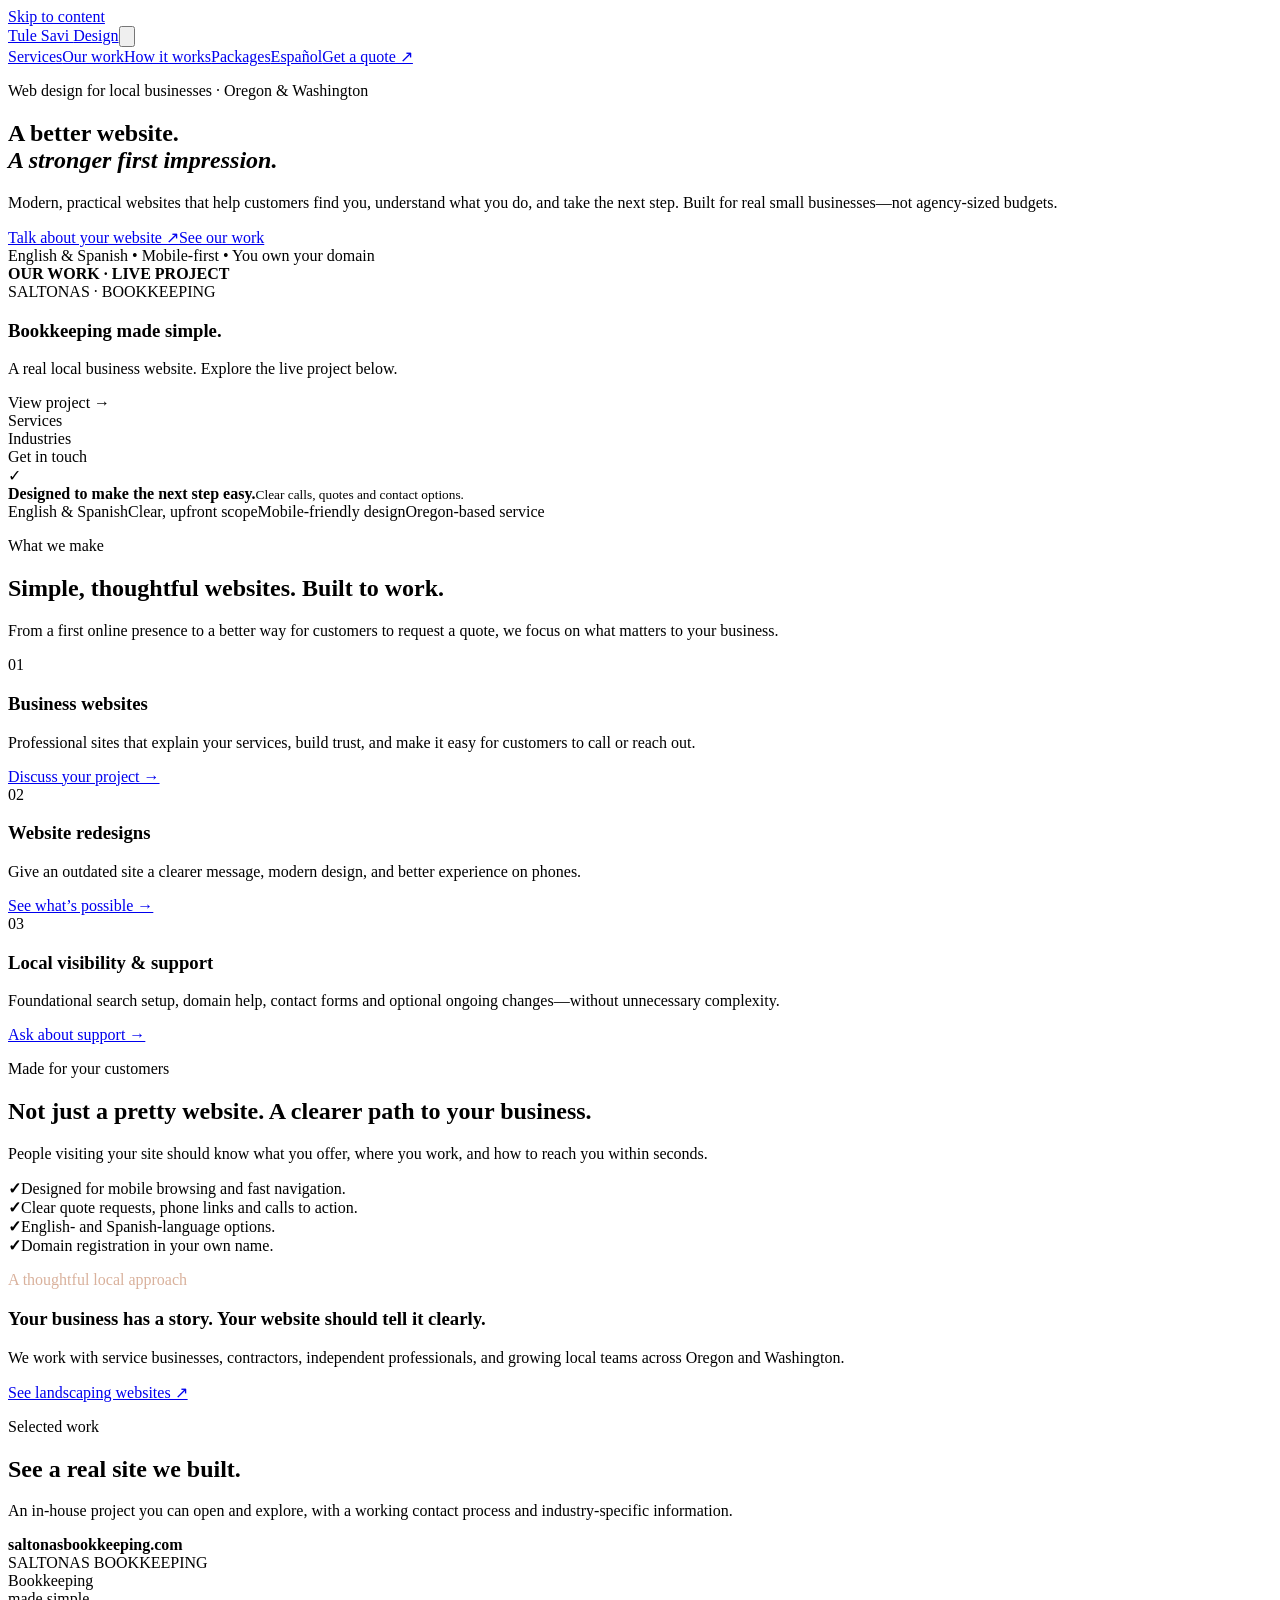
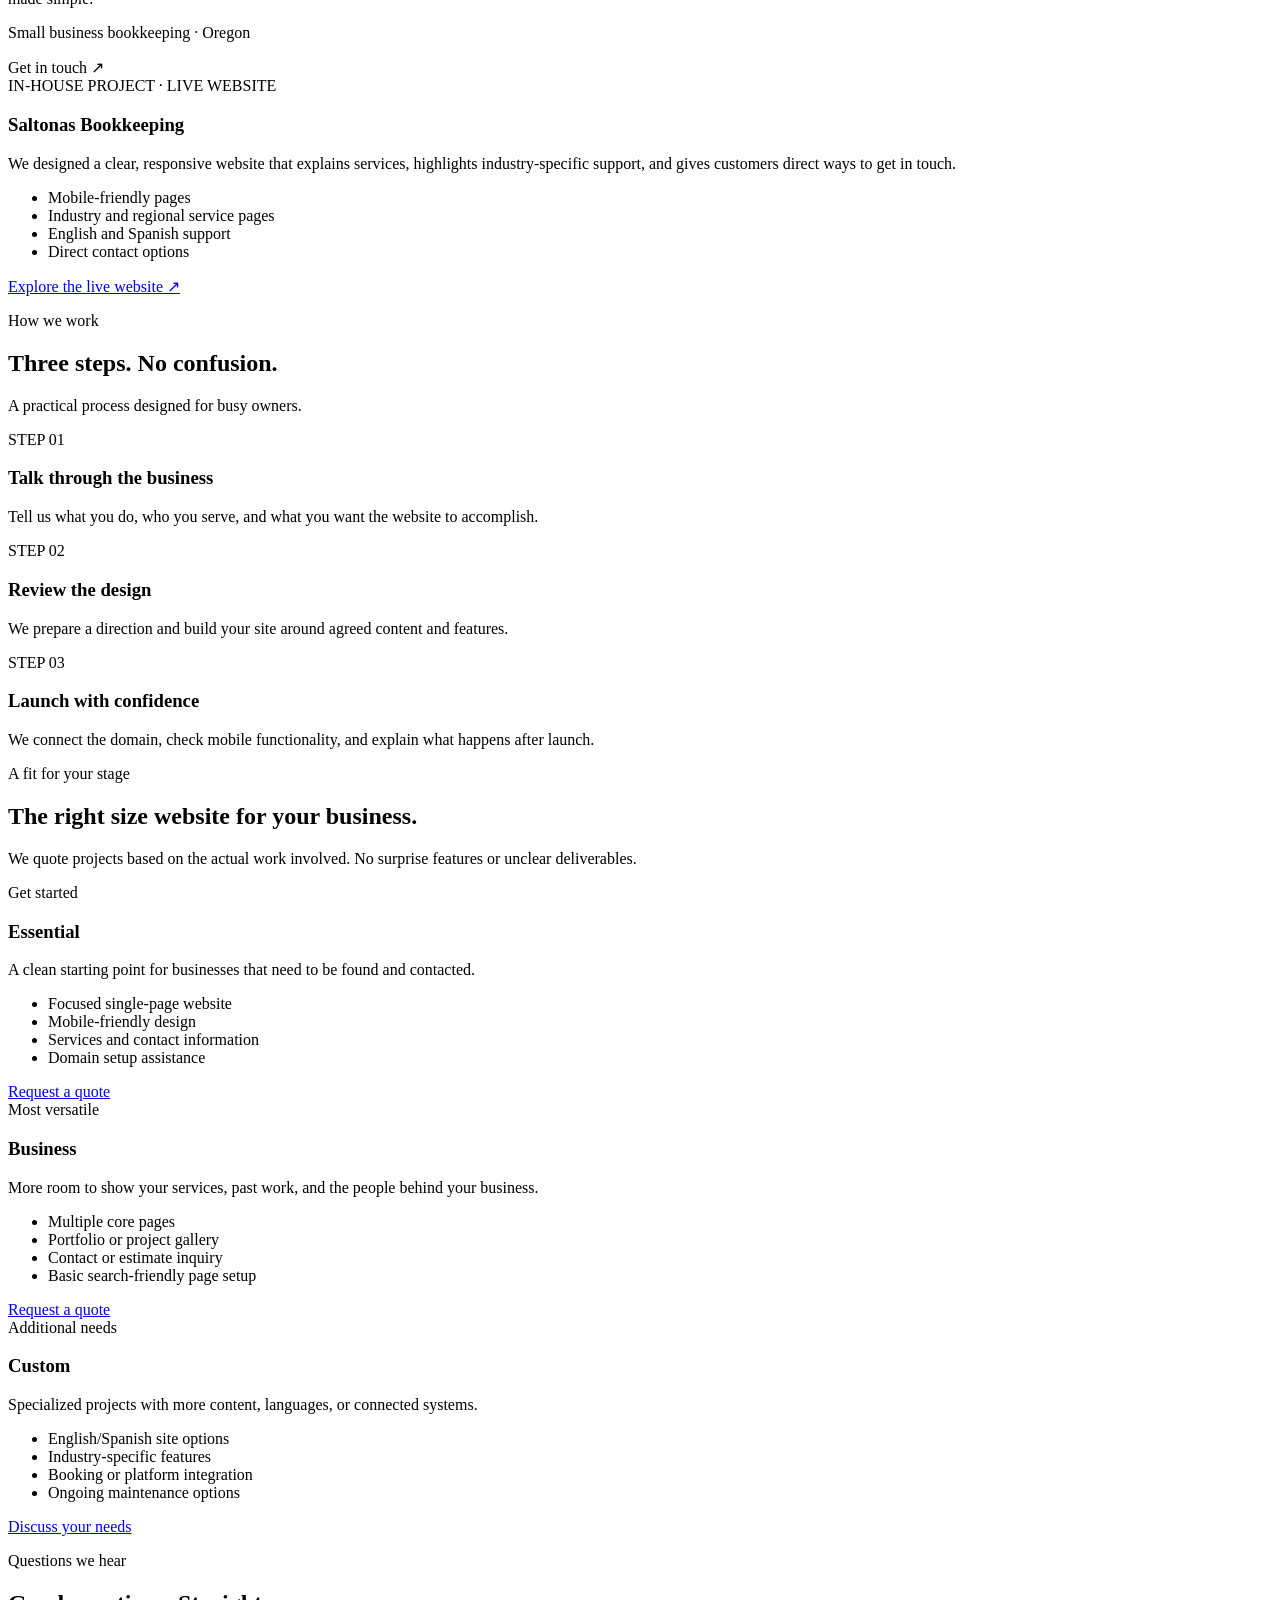
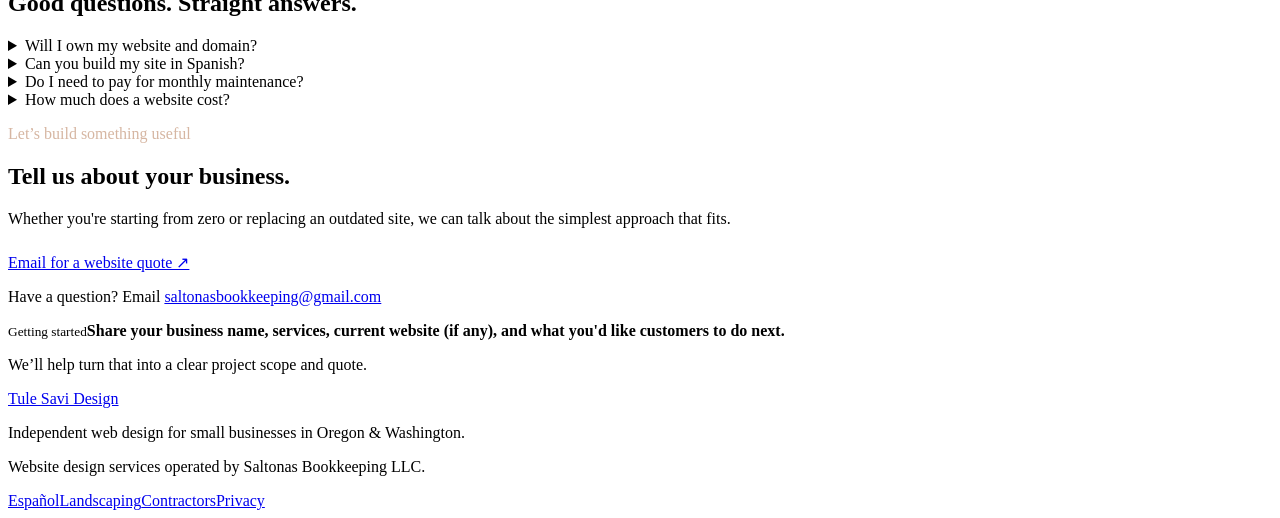
==== index.html @ fecc9156 "Publish Tule Savi Design: index.html" ====
<!DOCTYPE html>
<html lang="en"><head><meta charset="utf-8"/><meta content="width=device-width, initial-scale=1" name="viewport"/><meta content="#18342f" name="theme-color"/><title>Tule Savi Design | Web Design for Small Businesses in Oregon &amp; Washington</title><meta content="Practical, professional websites for Oregon and Washington small businesses. Web design in English and Spanish, built around your business goals." name="description"/><link href="styles.css" rel="stylesheet"/><script defer="" src="script.js"></script><link href="https://tulesavidesign.com/" rel="canonical"/><link href="https://tulesavidesign.com/" hreflang="en" rel="alternate"/><link href="https://tulesavidesign.com/es/" hreflang="es" rel="alternate"/><link href="https://tulesavidesign.com/" hreflang="x-default" rel="alternate"/><meta content="website" property="og:type"/><meta content="Tule Savi Design" property="og:site_name"/><meta content="https://tulesavidesign.com/" property="og:url"/><meta content="Practical, professional websites for Oregon and Washington small businesses. Web design in English and Spanish, built around your business goals." property="og:description"/><meta content="Tule Savi Design | Web Design for Small Businesses in Oregon &amp; Washington" property="og:title"/><script type="application/ld+json">{"@context": "https://schema.org", "@type": "ProfessionalService", "name": "Tule Savi Design", "url": "https://tulesavidesign.com", "email": "saltonasbookkeeping@gmail.com", "areaServed": [{"@type": "State", "name": "Oregon"}, {"@type": "State", "name": "Washington"}], "availableLanguage": ["English", "Spanish"], "description": "Bilingual small business web design, website redesigns, and essential website setup."}</script></head>
<body><a class="skip-link" href="#main">Skip to content</a><header class="site-header"><div class="wrap topbar"><a aria-label="Tule Savi Design home" class="logo" href="./"><span aria-hidden="true" class="logo-icon"></span>Tule Savi <span style="font-weight:450">Design</span></a><button aria-controls="main-nav" aria-expanded="false" aria-label="Open navigation" class="menu-toggle" data-menu-toggle=""><svg fill="none" stroke="currentColor" stroke-width="2" viewbox="0 0 24 24"><path d="M3 6h18M3 12h18M3 18h18"></path></svg></button><nav aria-label="Primary navigation" class="site-nav" data-site-nav="" id="main-nav"><a href="#services">Services</a><a href="#work">Our work</a><a href="#approach">How it works</a><a href="#packages">Packages</a><a class="lang" href="es/" lang="es">Español</a><a class="nav-cta" href="#contact">Get a quote ↗</a></nav></div></header>
<main id="main"><section class="hero"><div class="wrap hero-grid"><div><p class="eyebrow">Web design for local businesses · Oregon &amp; Washington</p><h1>A better website.<br/><em>A stronger first impression.</em></h1><p class="hero-intro">Modern, practical websites that help customers find you, understand what you do, and take the next step. Built for real small businesses—not agency-sized budgets.</p><div class="actions"><a class="btn" href="#contact">Talk about your website ↗</a><a class="btn btn-alt" href="#work">See our work</a></div><div class="hero-note">English &amp; Spanish <span class="dot">•</span> Mobile-first <span class="dot">•</span> You own your domain</div></div><div aria-label="Design illustration featuring our in-house bookkeeping project" class="visual"><div class="browser"><div class="browser-top"><i></i><i></i><i></i><b>OUR WORK · LIVE PROJECT</b></div><div class="mock-hero"><div aria-hidden="true" class="leaf"></div><div style="position:relative"><div class="mock-brand">SALTONAS · BOOKKEEPING</div><h3>Bookkeeping made simple.</h3><p>A real local business website. Explore the live project below.</p><span class="mock-btn">View project →</span></div></div><div class="mock-bottom"><div>Services</div><div>Industries</div><div>Get in touch</div></div></div><div class="floating-card"><div class="tick">✓</div><strong>Designed to make the next step easy.</strong><small>Clear calls, quotes and contact options.</small></div></div></div></section>
<div class="proofbar"><div class="wrap"><span>English &amp; Spanish</span><span>Clear, upfront scope</span><span>Mobile-friendly design</span><span>Oregon-based service</span></div></div>
<section class="section section-white" id="services"><div class="wrap"><div class="section-head"><p class="eyebrow">What we make</p><h2>Simple, thoughtful websites. Built to work.</h2><p>From a first online presence to a better way for customers to request a quote, we focus on what matters to your business.</p></div><div class="cards"><article class="card"><div class="num">01</div><h3>Business websites</h3><p>Professional sites that explain your services, build trust, and make it easy for customers to call or reach out.</p><a class="text-link" href="#contact">Discuss your project →</a></article><article class="card"><div class="num">02</div><h3>Website redesigns</h3><p>Give an outdated site a clearer message, modern design, and better experience on phones.</p><a class="text-link" href="#contact">See what’s possible →</a></article><article class="card"><div class="num">03</div><h3>Local visibility &amp; support</h3><p>Foundational search setup, domain help, contact forms and optional ongoing changes—without unnecessary complexity.</p><a class="text-link" href="#contact">Ask about support →</a></article></div></div></section>
<section class="section section-soft"><div class="wrap split"><div><p class="eyebrow">Made for your customers</p><h2>Not just a pretty website. A clearer path to your business.</h2><p>People visiting your site should know what you offer, where you work, and how to reach you within seconds.</p><div class="checklist"><div><b>✓</b>Designed for mobile browsing and fast navigation.</div><div><b>✓</b>Clear quote requests, phone links and calls to action.</div><div><b>✓</b>English- and Spanish-language options.</div><div><b>✓</b>Domain registration in your own name.</div></div></div><div class="wide-feature"><p class="eyebrow" style="color:#d9b19c">A thoughtful local approach</p><h3>Your business has a story. Your website should tell it clearly.</h3><p>We work with service businesses, contractors, independent professionals, and growing local teams across Oregon and Washington.</p><a class="btn btn-light" href="landscaping/" style="margin-top:19px">See landscaping websites ↗</a></div></div></section>
<section class="section section-white" id="work"><div class="wrap"><div class="section-head"><p class="eyebrow">Selected work</p><h2>See a real site we built.</h2><p>An in-house project you can open and explore, with a working contact process and industry-specific information.</p></div><div class="portfolio-grid"><article class="project real-project"><div class="real-project-visual"><div aria-label="Stylized illustration of the live Saltonas Bookkeeping website" class="case-window"><div class="case-bar"><span></span><span></span><span></span><b>saltonasbookkeeping.com</b></div><div class="case-body"><div class="case-overline">SALTONAS BOOKKEEPING</div><div class="case-title">Bookkeeping<br/>made simple.</div><p>Small business bookkeeping · Oregon</p><div class="case-pill">Get in touch ↗</div></div></div></div><div class="project-content"><span class="label">IN-HOUSE PROJECT · LIVE WEBSITE</span><h3>Saltonas Bookkeeping</h3><p>We designed a clear, responsive website that explains services, highlights industry-specific support, and gives customers direct ways to get in touch.</p><ul class="case-features"><li>Mobile-friendly pages</li><li>Industry and regional service pages</li><li>English and Spanish support</li><li>Direct contact options</li></ul><a href="https://saltonasbookkeeping.com/" rel="noopener noreferrer" target="_blank">Explore the live website ↗</a></div></article></div></div></section>
<section class="section section-soft" id="approach"><div class="wrap"><div class="section-head"><p class="eyebrow">How we work</p><h2>Three steps. No confusion.</h2><p>A practical process designed for busy owners.</p></div><div class="process"><div class="step"><div class="step-no">STEP 01</div><h3>Talk through the business</h3><p>Tell us what you do, who you serve, and what you want the website to accomplish.</p></div><div class="step"><div class="step-no">STEP 02</div><h3>Review the design</h3><p>We prepare a direction and build your site around agreed content and features.</p></div><div class="step"><div class="step-no">STEP 03</div><h3>Launch with confidence</h3><p>We connect the domain, check mobile functionality, and explain what happens after launch.</p></div></div></div></section>
<section class="section section-white" id="packages"><div class="wrap"><div class="section-head"><p class="eyebrow">A fit for your stage</p><h2>The right size website for your business.</h2><p>We quote projects based on the actual work involved. No surprise features or unclear deliverables.</p></div><div class="plans"><article class="plan"><span class="label">Get started</span><h3>Essential</h3><p>A clean starting point for businesses that need to be found and contacted.</p><ul><li>Focused single-page website</li><li>Mobile-friendly design</li><li>Services and contact information</li><li>Domain setup assistance</li></ul><a class="btn btn-alt" href="#contact">Request a quote</a></article><article class="plan featured"><span class="label">Most versatile</span><h3>Business</h3><p>More room to show your services, past work, and the people behind your business.</p><ul><li>Multiple core pages</li><li>Portfolio or project gallery</li><li>Contact or estimate inquiry</li><li>Basic search-friendly page setup</li></ul><a class="btn" href="#contact">Request a quote</a></article><article class="plan"><span class="label">Additional needs</span><h3>Custom</h3><p>Specialized projects with more content, languages, or connected systems.</p><ul><li>English/Spanish site options</li><li>Industry-specific features</li><li>Booking or platform integration</li><li>Ongoing maintenance options</li></ul><a class="btn btn-alt" href="#contact">Discuss your needs</a></article></div></div></section>
<section class="section section-soft"><div class="wrap"><div class="section-head"><p class="eyebrow">Questions we hear</p><h2>Good questions. Straight answers.</h2></div><div class="faq"><details><summary>Will I own my website and domain?</summary><p>We recommend registering your domain in your own account. Website ownership and any ongoing services will be clearly documented in your agreement.</p></details><details><summary>Can you build my site in Spanish?</summary><p>Yes. We can plan a Spanish-language site or an English/Spanish experience. Translation and copywriting scope will be included in the quote.</p></details><details><summary>Do I need to pay for monthly maintenance?</summary><p>Not necessarily. We’ll explain what your specific site needs, which costs are recurring, and what optional support covers.</p></details><details><summary>How much does a website cost?</summary><p>It depends on the number of pages, content, and features. Tell us what you need and we’ll prepare a clear quote before work begins.</p></details></div></div></section>
<section class="contact-band" id="contact"><div class="wrap contact-box"><div><p class="eyebrow" style="color:#d6b6a2">Let’s build something useful</p><h2>Tell us about your business.</h2><p>Whether you're starting from zero or replacing an outdated site, we can talk about the simplest approach that fits.</p><div class="actions" style="margin-top:25px"><a class="btn btn-light" href="mailto:saltonasbookkeeping@gmail.com?subject=Website%20inquiry%20%E2%80%94%20Tule%20Savi%20Design&amp;body=Business%20name%3A%20%0ALocation%3A%20%0AServices%3A%20%0ACurrent%20website%20%28if%20any%29%3A%20%0AWhat%20I%20need%20help%20with%3A%20%0ABest%20way%20to%20reach%20me%3A%20">Email for a website quote ↗</a></div><p class="contact-email">Have a question? Email <a href="mailto:saltonasbookkeeping@gmail.com">saltonasbookkeeping@gmail.com</a></p></div><div class="contact-panel"><small>Getting started</small><strong>Share your business name, services, current website (if any), and what you'd like customers to do next.</strong><p class="status">We’ll help turn that into a clear project scope and quote.</p></div></div></section></main>
<footer class="footer"><div class="wrap footer-row"><div><a class="logo" href="./"><span aria-hidden="true" class="logo-icon"></span>Tule Savi Design</a><p>Independent web design for small businesses in Oregon &amp; Washington.</p><p class="footer-legal">Website design services operated by Saltonas Bookkeeping LLC.</p></div><div class="footer-links"><a href="es/" lang="es">Español</a><a href="landscaping/">Landscaping</a><a href="contractors/">Contractors</a><a href="privacy.html">Privacy</a></div></div></footer></body></html>
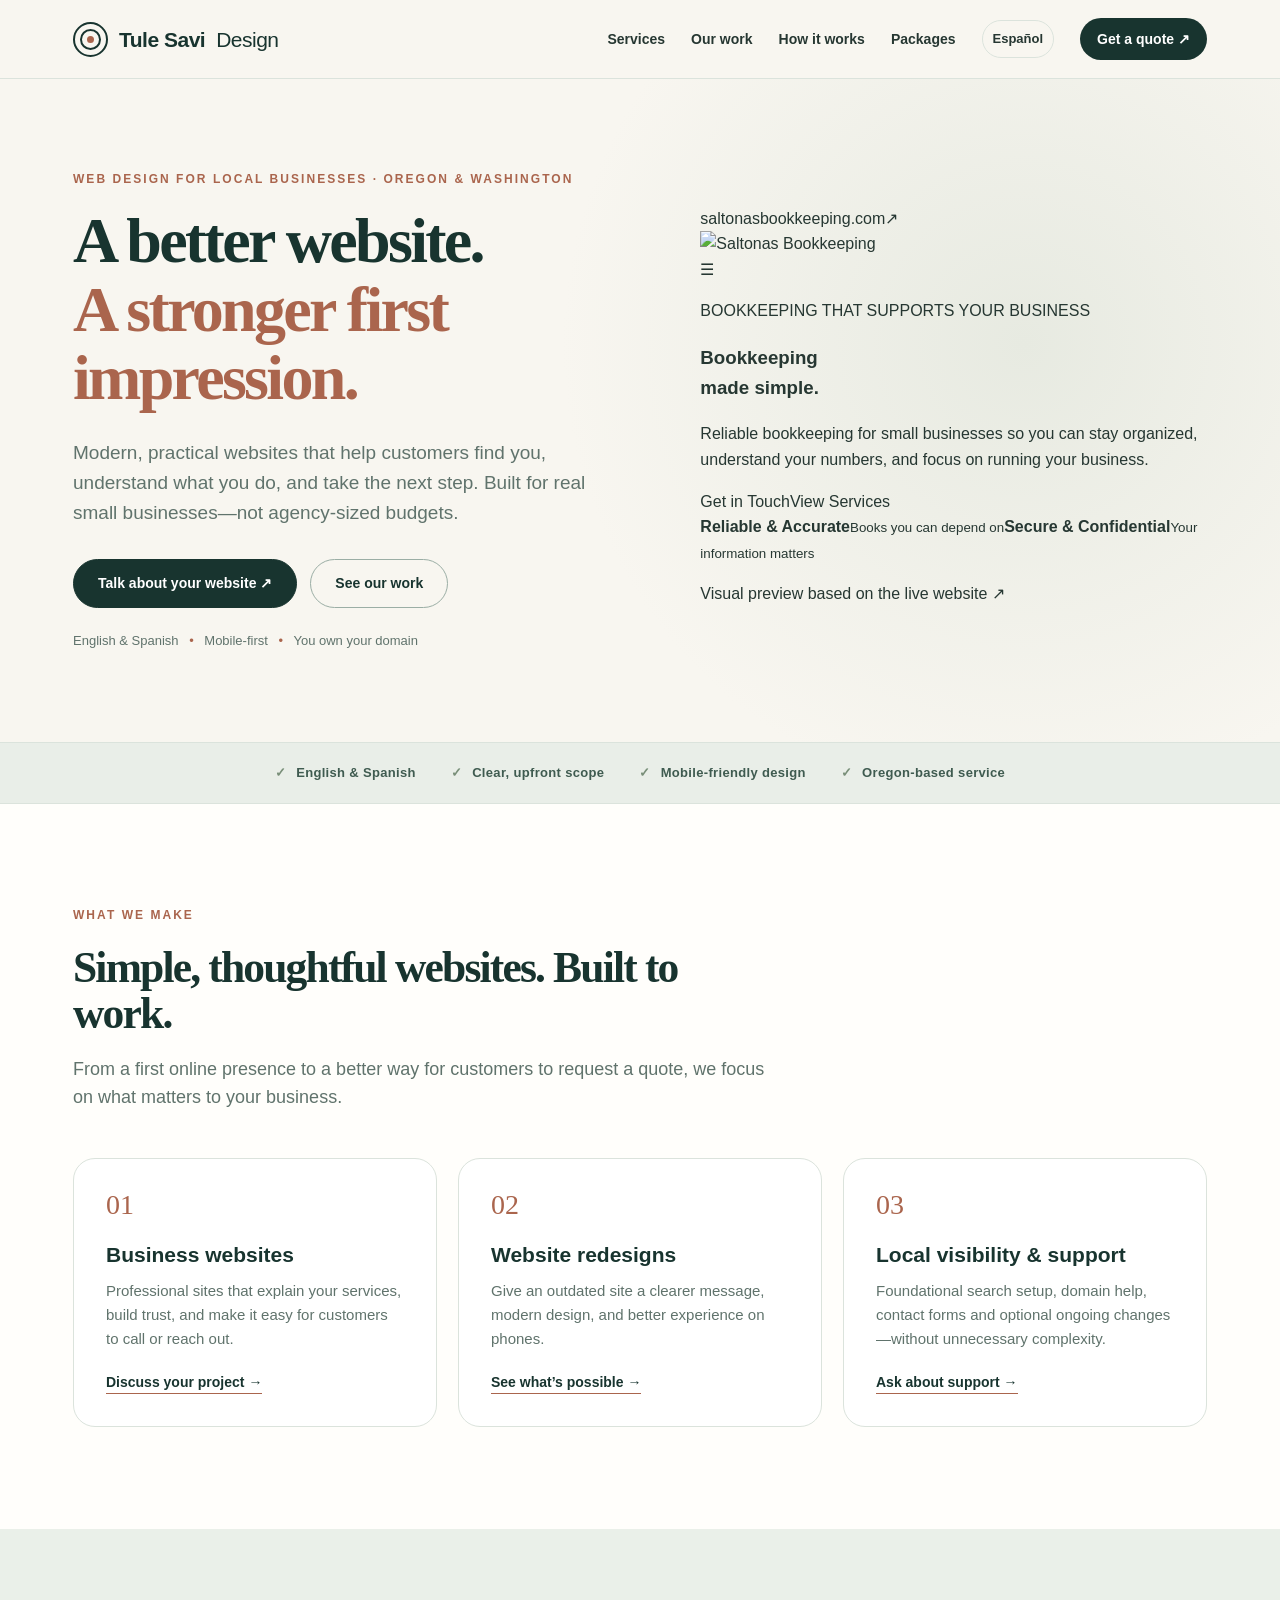
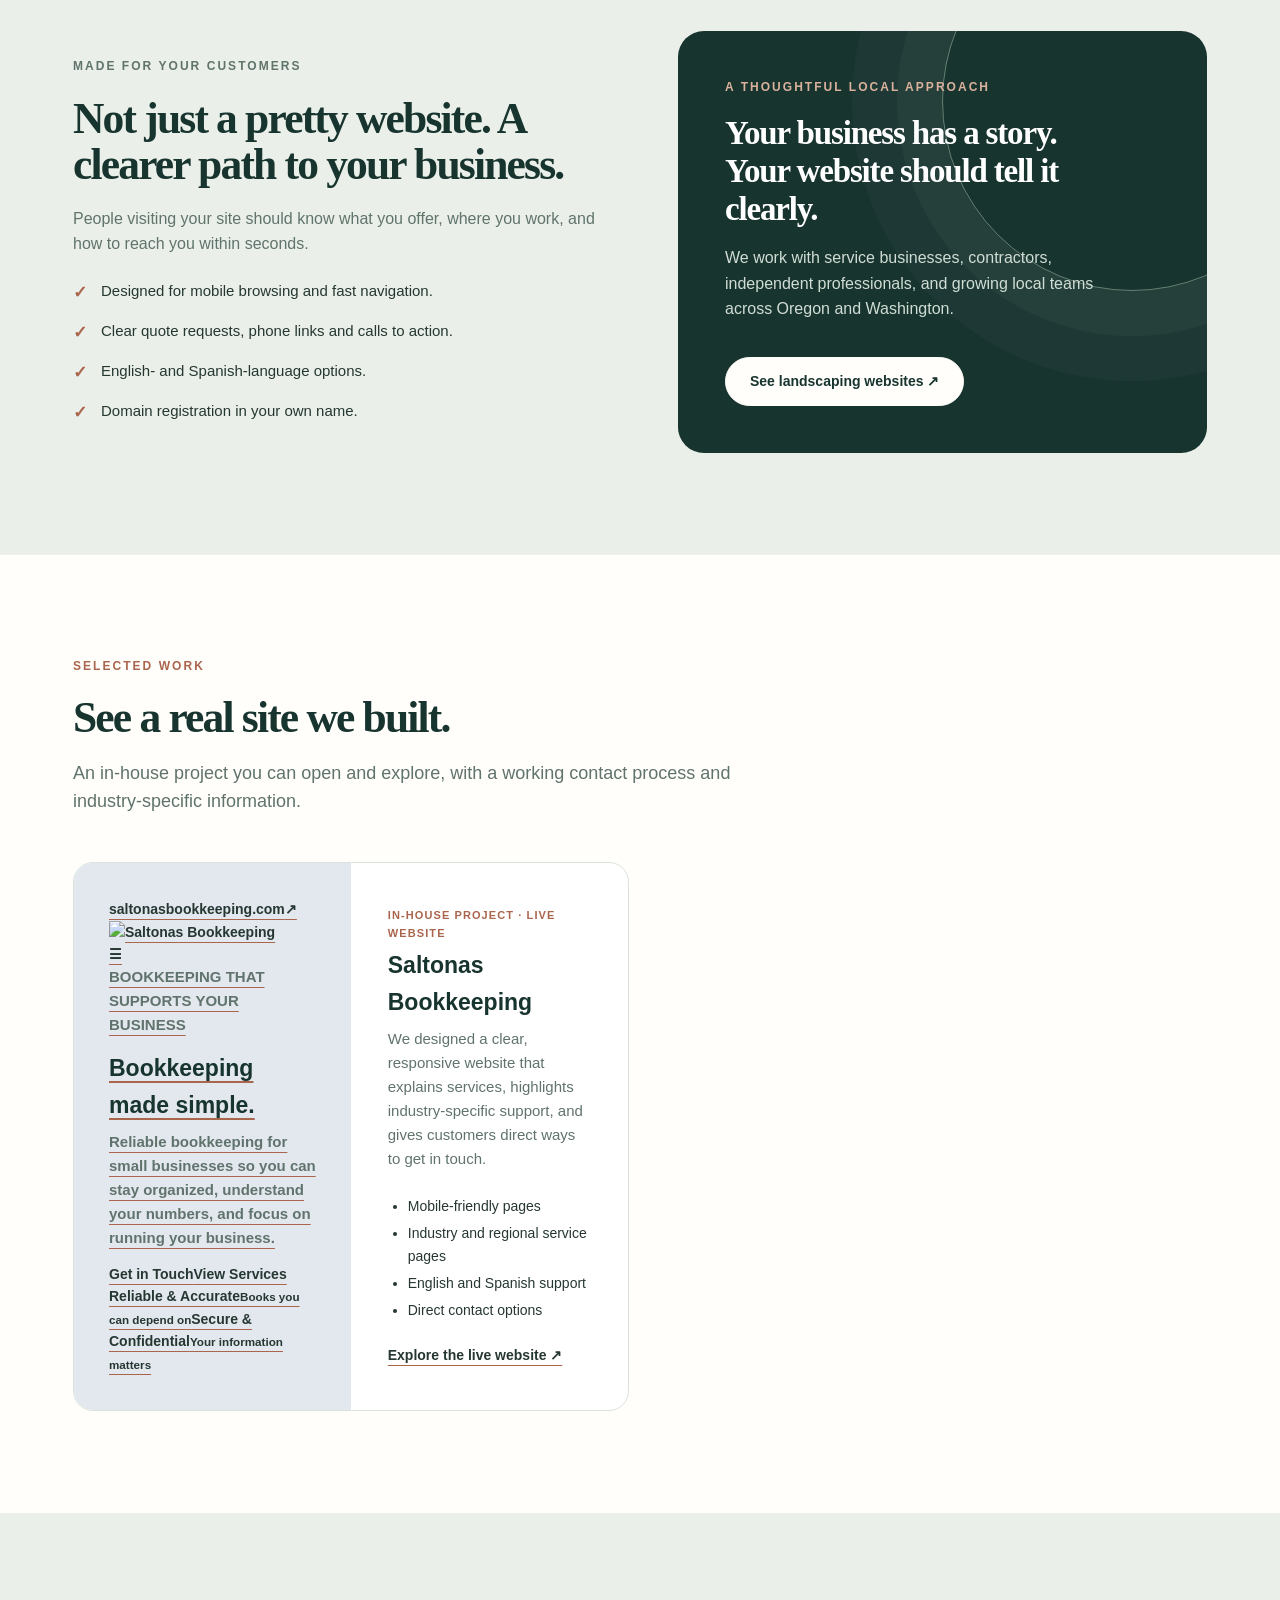
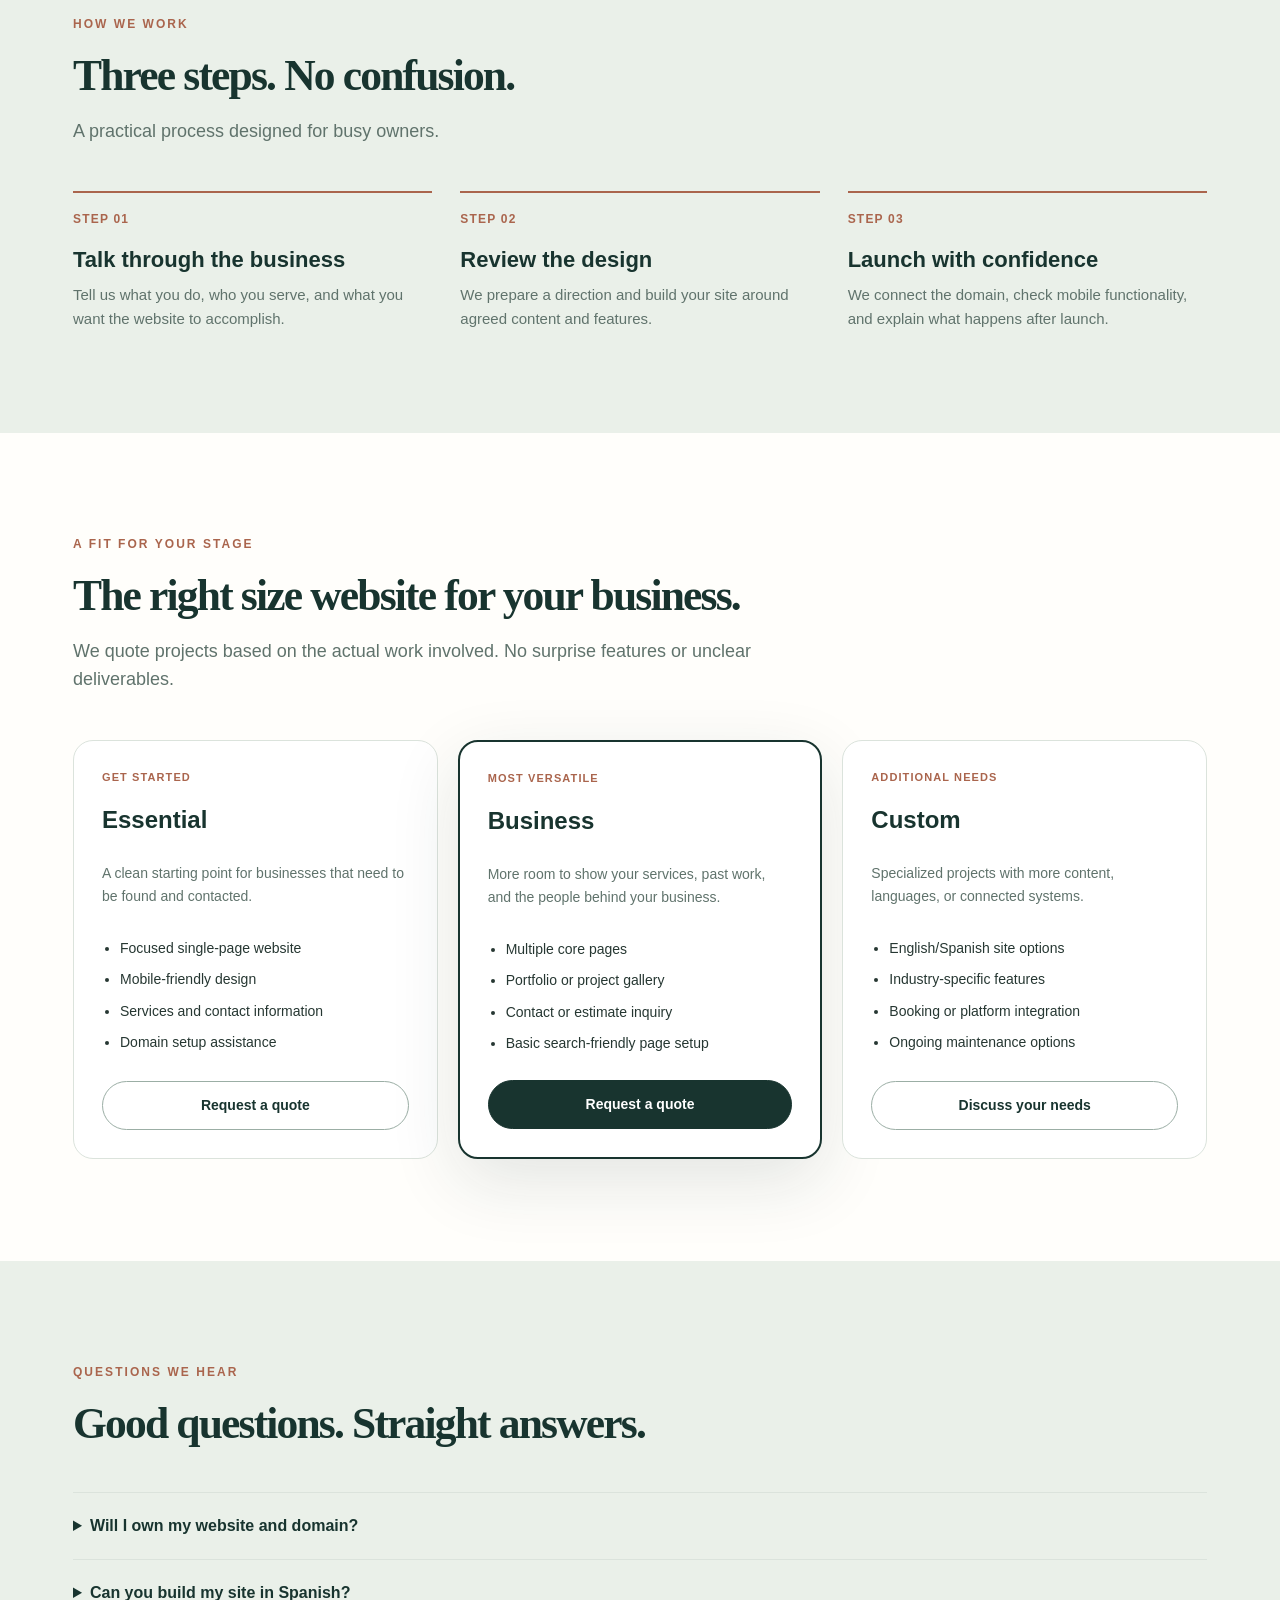
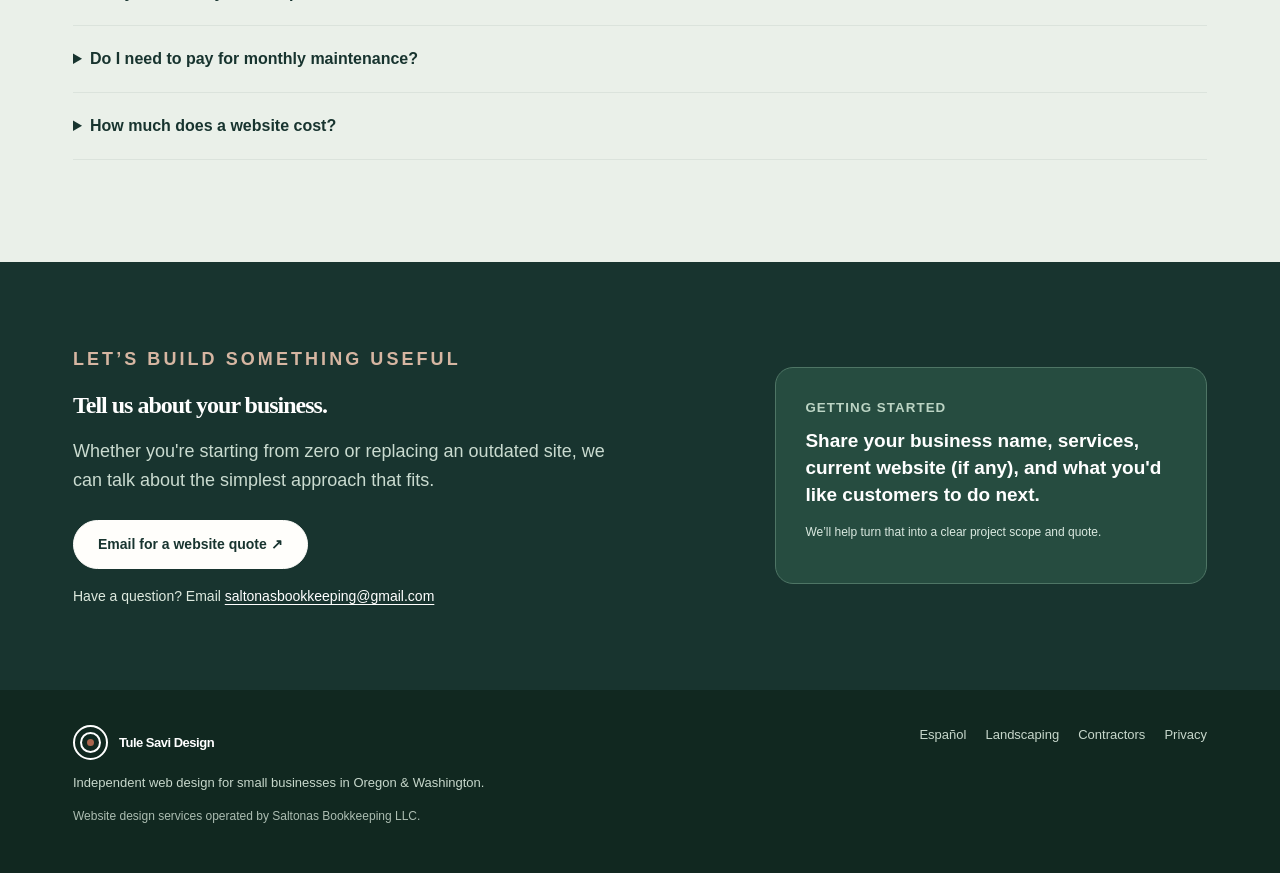
==== commit 8c843252: "Polish Saltonas Bookkeeping showcase with accurate branding" ====
--- a/index.html
+++ b/index.html
@@ -1,11 +1,39 @@
 <!DOCTYPE html>
 <html lang="en"><head><meta charset="utf-8"/><meta content="width=device-width, initial-scale=1" name="viewport"/><meta content="#18342f" name="theme-color"/><title>Tule Savi Design | Web Design for Small Businesses in Oregon &amp; Washington</title><meta content="Practical, professional websites for Oregon and Washington small businesses. Web design in English and Spanish, built around your business goals." name="description"/><link href="styles.css" rel="stylesheet"/><script defer="" src="script.js"></script><link href="https://tulesavidesign.com/" rel="canonical"/><link href="https://tulesavidesign.com/" hreflang="en" rel="alternate"/><link href="https://tulesavidesign.com/es/" hreflang="es" rel="alternate"/><link href="https://tulesavidesign.com/" hreflang="x-default" rel="alternate"/><meta content="website" property="og:type"/><meta content="Tule Savi Design" property="og:site_name"/><meta content="https://tulesavidesign.com/" property="og:url"/><meta content="Practical, professional websites for Oregon and Washington small businesses. Web design in English and Spanish, built around your business goals." property="og:description"/><meta content="Tule Savi Design | Web Design for Small Businesses in Oregon &amp; Washington" property="og:title"/><script type="application/ld+json">{"@context": "https://schema.org", "@type": "ProfessionalService", "name": "Tule Savi Design", "url": "https://tulesavidesign.com", "email": "saltonasbookkeeping@gmail.com", "areaServed": [{"@type": "State", "name": "Oregon"}, {"@type": "State", "name": "Washington"}], "availableLanguage": ["English", "Spanish"], "description": "Bilingual small business web design, website redesigns, and essential website setup."}</script></head>
 <body><a class="skip-link" href="#main">Skip to content</a><header class="site-header"><div class="wrap topbar"><a aria-label="Tule Savi Design home" class="logo" href="./"><span aria-hidden="true" class="logo-icon"></span>Tule Savi <span style="font-weight:450">Design</span></a><button aria-controls="main-nav" aria-expanded="false" aria-label="Open navigation" class="menu-toggle" data-menu-toggle=""><svg fill="none" stroke="currentColor" stroke-width="2" viewbox="0 0 24 24"><path d="M3 6h18M3 12h18M3 18h18"></path></svg></button><nav aria-label="Primary navigation" class="site-nav" data-site-nav="" id="main-nav"><a href="#services">Services</a><a href="#work">Our work</a><a href="#approach">How it works</a><a href="#packages">Packages</a><a class="lang" href="es/" lang="es">Español</a><a class="nav-cta" href="#contact">Get a quote ↗</a></nav></div></header>
-<main id="main"><section class="hero"><div class="wrap hero-grid"><div><p class="eyebrow">Web design for local businesses · Oregon &amp; Washington</p><h1>A better website.<br/><em>A stronger first impression.</em></h1><p class="hero-intro">Modern, practical websites that help customers find you, understand what you do, and take the next step. Built for real small businesses—not agency-sized budgets.</p><div class="actions"><a class="btn" href="#contact">Talk about your website ↗</a><a class="btn btn-alt" href="#work">See our work</a></div><div class="hero-note">English &amp; Spanish <span class="dot">•</span> Mobile-first <span class="dot">•</span> You own your domain</div></div><div aria-label="Design illustration featuring our in-house bookkeeping project" class="visual"><div class="browser"><div class="browser-top"><i></i><i></i><i></i><b>OUR WORK · LIVE PROJECT</b></div><div class="mock-hero"><div aria-hidden="true" class="leaf"></div><div style="position:relative"><div class="mock-brand">SALTONAS · BOOKKEEPING</div><h3>Bookkeeping made simple.</h3><p>A real local business website. Explore the live project below.</p><span class="mock-btn">View project →</span></div></div><div class="mock-bottom"><div>Services</div><div>Industries</div><div>Get in touch</div></div></div><div class="floating-card"><div class="tick">✓</div><strong>Designed to make the next step easy.</strong><small>Clear calls, quotes and contact options.</small></div></div></div></section>
+<main id="main"><section class="hero"><div class="wrap hero-grid"><div><p class="eyebrow">Web design for local businesses · Oregon &amp; Washington</p><h1>A better website.<br/><em>A stronger first impression.</em></h1><p class="hero-intro">Modern, practical websites that help customers find you, understand what you do, and take the next step. Built for real small businesses—not agency-sized budgets.</p><div class="actions"><a class="btn" href="#contact">Talk about your website ↗</a><a class="btn btn-alt" href="#work">See our work</a></div><div class="hero-note">English &amp; Spanish <span class="dot">•</span> Mobile-first <span class="dot">•</span> You own your domain</div></div><div class="visual" aria-label="Faithful preview of the Saltonas Bookkeeping website"><a class="sb-preview-link" href="https://saltonasbookkeeping.com/" target="_blank" rel="noopener noreferrer" aria-label="Open the live Saltonas Bookkeeping website"><div class="sb-preview">
+  <div class="sb-preview-window">
+    <div class="sb-preview-browser" aria-hidden="true"><span class="sb-preview-dots"><i></i><i></i><i></i></span><span class="sb-preview-url">saltonasbookkeeping.com</span><span class="sb-preview-secure">↗</span></div>
+    <div class="sb-preview-page">
+      <div class="sb-preview-nav"><span class="sb-preview-logo"><img src="https://saltonasbookkeeping.com/logo-mark-transparent.png" alt=""><img src="https://saltonasbookkeeping.com/logo-wordmark-transparent.png" alt="Saltonas Bookkeeping"></span><span class="sb-preview-hamburger" aria-hidden="true">☰</span></div>
+      <div class="sb-preview-hero">
+        <p class="sb-preview-overline">BOOKKEEPING THAT SUPPORTS YOUR BUSINESS</p>
+        <h3>Bookkeeping<br>made simple.</h3>
+        <p class="sb-preview-description">Reliable bookkeeping for small businesses so you can stay organized, understand your numbers, and focus on running your business.</p>
+        <div class="sb-preview-buttons"><span>Get in Touch</span><span>View Services</span></div>
+      </div>
+      <div class="sb-preview-trust"><span><b>Reliable &amp; Accurate</b><small>Books you can depend on</small></span><span><b>Secure &amp; Confidential</b><small>Your information matters</small></span></div>
+    </div>
+  </div>
+</div></a><p class="sb-preview-caption">Visual preview based on the live website <span aria-hidden="true">↗</span></p></div></div></section>
 <div class="proofbar"><div class="wrap"><span>English &amp; Spanish</span><span>Clear, upfront scope</span><span>Mobile-friendly design</span><span>Oregon-based service</span></div></div>
 <section class="section section-white" id="services"><div class="wrap"><div class="section-head"><p class="eyebrow">What we make</p><h2>Simple, thoughtful websites. Built to work.</h2><p>From a first online presence to a better way for customers to request a quote, we focus on what matters to your business.</p></div><div class="cards"><article class="card"><div class="num">01</div><h3>Business websites</h3><p>Professional sites that explain your services, build trust, and make it easy for customers to call or reach out.</p><a class="text-link" href="#contact">Discuss your project →</a></article><article class="card"><div class="num">02</div><h3>Website redesigns</h3><p>Give an outdated site a clearer message, modern design, and better experience on phones.</p><a class="text-link" href="#contact">See what’s possible →</a></article><article class="card"><div class="num">03</div><h3>Local visibility &amp; support</h3><p>Foundational search setup, domain help, contact forms and optional ongoing changes—without unnecessary complexity.</p><a class="text-link" href="#contact">Ask about support →</a></article></div></div></section>
 <section class="section section-soft"><div class="wrap split"><div><p class="eyebrow">Made for your customers</p><h2>Not just a pretty website. A clearer path to your business.</h2><p>People visiting your site should know what you offer, where you work, and how to reach you within seconds.</p><div class="checklist"><div><b>✓</b>Designed for mobile browsing and fast navigation.</div><div><b>✓</b>Clear quote requests, phone links and calls to action.</div><div><b>✓</b>English- and Spanish-language options.</div><div><b>✓</b>Domain registration in your own name.</div></div></div><div class="wide-feature"><p class="eyebrow" style="color:#d9b19c">A thoughtful local approach</p><h3>Your business has a story. Your website should tell it clearly.</h3><p>We work with service businesses, contractors, independent professionals, and growing local teams across Oregon and Washington.</p><a class="btn btn-light" href="landscaping/" style="margin-top:19px">See landscaping websites ↗</a></div></div></section>
-<section class="section section-white" id="work"><div class="wrap"><div class="section-head"><p class="eyebrow">Selected work</p><h2>See a real site we built.</h2><p>An in-house project you can open and explore, with a working contact process and industry-specific information.</p></div><div class="portfolio-grid"><article class="project real-project"><div class="real-project-visual"><div aria-label="Stylized illustration of the live Saltonas Bookkeeping website" class="case-window"><div class="case-bar"><span></span><span></span><span></span><b>saltonasbookkeeping.com</b></div><div class="case-body"><div class="case-overline">SALTONAS BOOKKEEPING</div><div class="case-title">Bookkeeping<br/>made simple.</div><p>Small business bookkeeping · Oregon</p><div class="case-pill">Get in touch ↗</div></div></div></div><div class="project-content"><span class="label">IN-HOUSE PROJECT · LIVE WEBSITE</span><h3>Saltonas Bookkeeping</h3><p>We designed a clear, responsive website that explains services, highlights industry-specific support, and gives customers direct ways to get in touch.</p><ul class="case-features"><li>Mobile-friendly pages</li><li>Industry and regional service pages</li><li>English and Spanish support</li><li>Direct contact options</li></ul><a href="https://saltonasbookkeeping.com/" rel="noopener noreferrer" target="_blank">Explore the live website ↗</a></div></article></div></div></section>
+<section class="section section-white" id="work"><div class="wrap"><div class="section-head"><p class="eyebrow">Selected work</p><h2>See a real site we built.</h2><p>An in-house project you can open and explore, with a working contact process and industry-specific information.</p></div><div class="portfolio-grid"><article class="project real-project"><div class="real-project-visual"><a class="sb-preview-link" href="https://saltonasbookkeeping.com/" target="_blank" rel="noopener noreferrer" aria-label="Open the real Saltonas Bookkeeping website"><div class="sb-preview sb-preview--compact">
+  <div class="sb-preview-window">
+    <div class="sb-preview-browser" aria-hidden="true"><span class="sb-preview-dots"><i></i><i></i><i></i></span><span class="sb-preview-url">saltonasbookkeeping.com</span><span class="sb-preview-secure">↗</span></div>
+    <div class="sb-preview-page">
+      <div class="sb-preview-nav"><span class="sb-preview-logo"><img src="https://saltonasbookkeeping.com/logo-mark-transparent.png" alt=""><img src="https://saltonasbookkeeping.com/logo-wordmark-transparent.png" alt="Saltonas Bookkeeping"></span><span class="sb-preview-hamburger" aria-hidden="true">☰</span></div>
+      <div class="sb-preview-hero">
+        <p class="sb-preview-overline">BOOKKEEPING THAT SUPPORTS YOUR BUSINESS</p>
+        <h3>Bookkeeping<br>made simple.</h3>
+        <p class="sb-preview-description">Reliable bookkeeping for small businesses so you can stay organized, understand your numbers, and focus on running your business.</p>
+        <div class="sb-preview-buttons"><span>Get in Touch</span><span>View Services</span></div>
+      </div>
+      <div class="sb-preview-trust"><span><b>Reliable &amp; Accurate</b><small>Books you can depend on</small></span><span><b>Secure &amp; Confidential</b><small>Your information matters</small></span></div>
+    </div>
+  </div>
+</div></a></div><div class="project-content"><span class="label">IN-HOUSE PROJECT · LIVE WEBSITE</span><h3>Saltonas Bookkeeping</h3><p>We designed a clear, responsive website that explains services, highlights industry-specific support, and gives customers direct ways to get in touch.</p><ul class="case-features"><li>Mobile-friendly pages</li><li>Industry and regional service pages</li><li>English and Spanish support</li><li>Direct contact options</li></ul><a href="https://saltonasbookkeeping.com/" rel="noopener noreferrer" target="_blank">Explore the live website ↗</a></div></article></div></div></section>
 <section class="section section-soft" id="approach"><div class="wrap"><div class="section-head"><p class="eyebrow">How we work</p><h2>Three steps. No confusion.</h2><p>A practical process designed for busy owners.</p></div><div class="process"><div class="step"><div class="step-no">STEP 01</div><h3>Talk through the business</h3><p>Tell us what you do, who you serve, and what you want the website to accomplish.</p></div><div class="step"><div class="step-no">STEP 02</div><h3>Review the design</h3><p>We prepare a direction and build your site around agreed content and features.</p></div><div class="step"><div class="step-no">STEP 03</div><h3>Launch with confidence</h3><p>We connect the domain, check mobile functionality, and explain what happens after launch.</p></div></div></div></section>
 <section class="section section-white" id="packages"><div class="wrap"><div class="section-head"><p class="eyebrow">A fit for your stage</p><h2>The right size website for your business.</h2><p>We quote projects based on the actual work involved. No surprise features or unclear deliverables.</p></div><div class="plans"><article class="plan"><span class="label">Get started</span><h3>Essential</h3><p>A clean starting point for businesses that need to be found and contacted.</p><ul><li>Focused single-page website</li><li>Mobile-friendly design</li><li>Services and contact information</li><li>Domain setup assistance</li></ul><a class="btn btn-alt" href="#contact">Request a quote</a></article><article class="plan featured"><span class="label">Most versatile</span><h3>Business</h3><p>More room to show your services, past work, and the people behind your business.</p><ul><li>Multiple core pages</li><li>Portfolio or project gallery</li><li>Contact or estimate inquiry</li><li>Basic search-friendly page setup</li></ul><a class="btn" href="#contact">Request a quote</a></article><article class="plan"><span class="label">Additional needs</span><h3>Custom</h3><p>Specialized projects with more content, languages, or connected systems.</p><ul><li>English/Spanish site options</li><li>Industry-specific features</li><li>Booking or platform integration</li><li>Ongoing maintenance options</li></ul><a class="btn btn-alt" href="#contact">Discuss your needs</a></article></div></div></section>
 <section class="section section-soft"><div class="wrap"><div class="section-head"><p class="eyebrow">Questions we hear</p><h2>Good questions. Straight answers.</h2></div><div class="faq"><details><summary>Will I own my website and domain?</summary><p>We recommend registering your domain in your own account. Website ownership and any ongoing services will be clearly documented in your agreement.</p></details><details><summary>Can you build my site in Spanish?</summary><p>Yes. We can plan a Spanish-language site or an English/Spanish experience. Translation and copywriting scope will be included in the quote.</p></details><details><summary>Do I need to pay for monthly maintenance?</summary><p>Not necessarily. We’ll explain what your specific site needs, which costs are recurring, and what optional support covers.</p></details><details><summary>How much does a website cost?</summary><p>It depends on the number of pages, content, and features. Tell us what you need and we’ll prepare a clear quote before work begins.</p></details></div></div></section>
--- a/styles.css
+++ b/styles.css
@@ -0,0 +1,25 @@
+:root{--ink:#18342f;--ink2:#26483f;--clay:#aa654d;--mint:#dce7df;--cream:#f8f6f0;--paper:#fffefb;--text:#263732;--muted:#60736c;--line:#dbe3dc;--shadow:0 22px 70px rgba(24,52,47,.12);--radius:22px}
+*,*::before,*::after{box-sizing:border-box}html{scroll-behavior:smooth}body{margin:0;background:var(--cream);font-family:Inter,ui-sans-serif,-apple-system,BlinkMacSystemFont,"Segoe UI",Arial,sans-serif;color:var(--text);line-height:1.6}img,svg{max-width:100%;display:block}a{color:inherit;text-decoration:none}button,input,textarea,select{font:inherit}button{cursor:pointer}.wrap{max-width:1190px;padding:0 28px;margin:0 auto}.skip-link{position:absolute;left:-9999px;top:0;background:white;padding:12px;z-index:200}.skip-link:focus{left:8px}.site-header{position:sticky;top:0;z-index:100;background:rgba(248,246,240,.97);border-bottom:1px solid var(--line);backdrop-filter:blur(12px)}.topbar{height:78px;display:flex;align-items:center;gap:30px}.logo{display:flex;align-items:center;gap:11px;white-space:nowrap;font-weight:800;letter-spacing:-.5px;color:var(--ink);font-size:21px;line-height:1}.logo-icon{width:35px;height:35px;border:2.5px solid var(--ink);border-radius:50%;position:relative;display:inline-block}.logo-icon:after,.logo-icon:before{content:"";position:absolute;border:2px solid var(--ink);border-radius:50%;inset:5px}.logo-icon:after{inset:12px;background:var(--clay);border-color:var(--clay)}.site-nav{display:flex;align-items:center;gap:26px;margin-left:auto;font-size:14px;font-weight:650}.site-nav a:hover,.subtle-link:hover{color:var(--clay)}.nav-cta{padding:10px 17px;border-radius:99px;background:var(--ink);color:white!important;font-size:14px;font-weight:750}.nav-cta:hover{background:#31564b}.lang{font-size:13px;border:1px solid var(--line);padding:8px 10px;border-radius:40px;font-weight:800}.menu-toggle{display:none;background:none;border:1px solid var(--line);border-radius:10px;padding:8px;color:var(--ink)}.menu-toggle svg{width:24px;height:24px}.eyebrow{font-size:12px;font-weight:850;letter-spacing:.17em;text-transform:uppercase;color:var(--clay);margin:0 0 18px}.hero{overflow:hidden;position:relative;padding:91px 0 90px;background:radial-gradient(circle at 80% 40%,#e7eae1 0,rgba(248,246,240,0) 42%),var(--cream)}.hero-grid{display:grid;grid-template-columns:1.06fr .94fr;gap:56px;align-items:center}.hero h1,h2,.display{font-family:Georgia,"Times New Roman",serif;letter-spacing:-.042em;line-height:1.07;color:var(--ink)}.hero h1{font-size:clamp(49px,5vw,78px);margin:0 0 25px}.hero h1 em{font-style:normal;color:var(--clay)}.hero-intro{font-size:19px;color:var(--muted);max-width:540px;margin:0 0 30px}.actions{display:flex;gap:13px;flex-wrap:wrap}.btn{display:inline-flex;align-items:center;justify-content:center;gap:8px;min-height:49px;border-radius:100px;padding:12px 24px;font-weight:750;font-size:14px;background:var(--ink);color:#fff;border:1px solid var(--ink);transition:transform .15s ease,background .15s ease}.btn:hover{transform:translateY(-2px);background:#30554a}.btn-alt{background:transparent;color:var(--ink);border-color:#9baea5}.btn-alt:hover{background:#eaf0ea}.btn-light{background:var(--paper);color:var(--ink);border-color:var(--paper)}.btn-light:hover{background:#eee}.hero-note{margin-top:23px;font-size:13px;color:var(--muted)}.hero-note .dot{color:var(--clay);padding:0 7px}.visual{position:relative;padding:34px 0 27px}.browser{border-radius:15px;background:white;overflow:hidden;box-shadow:var(--shadow);border:1px solid #e1e7df;transform:rotate(-2deg)}.browser-top{height:35px;display:flex;gap:6px;align-items:center;padding:0 14px;background:#f6f8f5;border-bottom:1px solid #dce6df}.browser-top i{display:block;width:7px;height:7px;border-radius:50%;background:#bdc9c0}.browser-top b{color:#70827a;font-size:10px;margin-left:15px;font-weight:550;letter-spacing:.04em}.mock-hero{background:#1c372d;color:#fff;min-height:315px;padding:29px 35px;position:relative;overflow:hidden}.mock-brand{font-size:10px;text-transform:uppercase;letter-spacing:.23em;font-weight:850;color:#ddd8ba}.mock-hero h3{font-family:Georgia,serif;font-size:37px;max-width:280px;line-height:1.04;letter-spacing:-.04em;margin:47px 0 13px;color:white}.mock-hero p{font-size:11px;max-width:250px;color:#d3e3d7;line-height:1.7}.mock-btn{display:inline-block;margin-top:7px;border-radius:3px;background:#e4cba2;color:#1d362d;font-weight:800;font-size:9px;padding:9px 16px}.leaf{position:absolute;width:270px;height:420px;border-radius:70% 0 65% 10%;background:linear-gradient(115deg,#759781,#476f5a);right:-80px;top:36px;transform:rotate(26deg)}.leaf:after{content:"";height:1px;width:250px;background:#c4d6c0;position:absolute;top:170px;left:-17px;transform:rotate(37deg)}.mock-bottom{display:grid;grid-template-columns:repeat(3,1fr);gap:10px;padding:19px;background:#fff}.mock-bottom div{background:#edf3ed;border-radius:6px;padding:11px 7px;font-size:10px;font-weight:750;color:#355143;text-align:center}.floating-card{position:absolute;z-index:2;right:-17px;bottom:6px;width:183px;padding:18px;background:white;box-shadow:0 18px 45px rgba(28,57,43,.15);border-radius:15px;border:1px solid var(--line);transform:rotate(4deg)}.floating-card strong{font-size:13px;display:block;line-height:1.25;color:var(--ink)}.floating-card small{display:block;color:var(--muted);font-size:11px;margin-top:5px}.floating-card .tick{background:#dcece1;border-radius:40px;width:27px;height:27px;color:#1a6544;display:grid;place-items:center;font-weight:bold;margin-bottom:9px}.proofbar{background:#e9eee8;border-top:1px solid var(--line);border-bottom:1px solid var(--line);padding:20px 0}.proofbar .wrap{display:flex;justify-content:center;align-items:center;gap:35px;flex-wrap:wrap;color:#3f5b50;font-size:13px;font-weight:800;letter-spacing:.025em}.proofbar span:before{content:"✓";color:#788e78;margin-right:10px}.section{padding:102px 0}.section-white{background:var(--paper)}.section-soft{background:#eaf0e9}.section-head{max-width:700px;margin-bottom:46px}.section-head h2,.section h2{font-size:clamp(34px,3.4vw,52px);margin:0 0 18px}.section-head p:last-child{font-size:18px;color:var(--muted);margin:0}.cards{display:grid;grid-template-columns:repeat(3,minmax(0,1fr));gap:21px}.card{background:#fff;border:1px solid var(--line);padding:32px;border-radius:var(--radius)}.card .num{font-family:Georgia,serif;color:var(--clay);font-size:28px;margin-bottom:22px;line-height:1}.card h3{font-size:21px;color:var(--ink);margin:0 0 10px;line-height:1.3}.card p{color:var(--muted);font-size:15px;margin:0}.card .text-link{font-size:14px;color:var(--ink);font-weight:800;display:inline-block;margin-top:20px;border-bottom:1px solid var(--clay)}.split{display:grid;grid-template-columns:1fr 1fr;gap:76px;align-items:center}.split p{color:var(--muted)}.wide-feature{background:var(--ink);color:white;padding:47px;border-radius:26px;position:relative;overflow:hidden}.wide-feature:before{content:"";position:absolute;border:1px solid #678073;border-radius:50%;width:380px;height:380px;right:-115px;top:-120px;box-shadow:0 0 0 45px rgba(201,219,205,.04),0 0 0 90px rgba(201,219,205,.03)}.wide-feature h3{position:relative;color:white;font-family:Georgia,serif;font-size:33px;line-height:1.15;letter-spacing:-.035em;max-width:400px;margin:0 0 13px}.wide-feature p{position:relative;color:#d0ddd4;max-width:400px}.checklist{display:grid;gap:13px;margin-top:22px}.checklist div{display:flex;gap:14px;align-items:flex-start;font-size:15px}.checklist b{color:var(--clay);font-size:17px}.portfolio-grid{display:grid;grid-template-columns:1fr 1fr;gap:23px}.project{background:#fff;border:1px solid var(--line);border-radius:20px;overflow:hidden}.project-art{min-height:235px;display:grid;place-items:center;padding:24px;position:relative;overflow:hidden}.project-art.finance{background:#e4eaf0}.project-art.concept{background:#e4eade}.project-art .art-window{border-radius:8px;background:white;box-shadow:0 12px 36px rgba(0,0,0,.13);width:85%;height:165px;overflow:hidden}.art-window .art-top{height:20px;background:#fff;border-bottom:1px solid #e2e2e2}.finance .art-inside{background:linear-gradient(130deg,#dfebf6,#fff);height:145px;padding:16px}.finance .art-inside span{display:block;background:#264f75;width:47%;height:10px;border-radius:2px;margin-bottom:10px}.finance .art-inside span:nth-child(2){width:35%;height:6px;background:#9fb6c8}.finance .art-inside i{display:block;margin-top:23px;width:85%;height:35px;background:#d1e2ef;border-radius:5px}.concept .art-inside{background:linear-gradient(110deg,#24483a,#71907a);height:145px;padding:17px}.concept .art-inside span{display:block;background:#d9e9dd;width:48%;height:8px;border-radius:3px;margin:5px 0 10px}.concept .art-inside span:nth-child(2){width:38%;height:5px}.project-content{padding:26px}.label{display:inline-block;font-size:11px;letter-spacing:.1em;text-transform:uppercase;font-weight:800;color:var(--clay);margin-bottom:5px}.project h3{font-size:23px;margin:0 0 6px;color:var(--ink)}.project p{margin:0 0 13px;color:var(--muted);font-size:15px}.project a{font-weight:800;text-decoration:underline;text-decoration-color:var(--clay);text-underline-offset:5px;font-size:14px}.process{display:grid;grid-template-columns:repeat(3,1fr);gap:28px}.step{border-top:2px solid var(--clay);padding-top:17px}.step .step-no{font-size:12px;color:var(--clay);letter-spacing:.1em;font-weight:850}.step h3{color:var(--ink);margin:12px 0 6px;font-size:22px}.step p{font-size:15px;color:var(--muted);margin:0}.plans{display:grid;grid-template-columns:repeat(3,1fr);gap:20px}.plan{border:1px solid var(--line);border-radius:20px;padding:28px;background:#fff;display:flex;flex-direction:column}.plan.featured{border:2px solid var(--ink);box-shadow:var(--shadow)}.plan h3{font-size:24px;margin:9px 0;color:var(--ink)}.plan p{color:var(--muted);font-size:14px}.plan ul{margin:16px 0 25px;padding-left:18px;color:var(--text);font-size:14px;flex:1}.plan li+li{margin-top:9px}.plan .btn{align-self:stretch}.faq{border-top:1px solid var(--line)}.faq details{border-bottom:1px solid var(--line);padding:20px 0}.faq summary{cursor:pointer;font-weight:800;color:var(--ink);padding-right:25px}.faq p{color:var(--muted);margin:10px 0 0}.contact-band{background:var(--ink);color:white;padding:83px 0}.contact-band h2{color:white;margin-bottom:16px}.contact-band p{color:#cadbd0;font-size:18px;max-width:560px}.contact-box{display:grid;grid-template-columns:1.2fr .8fr;gap:55px;align-items:center}.contact-panel{position:relative;background:#264c40;padding:29px;border:1px solid #4e7565;border-radius:18px}.contact-panel small{display:block;color:#bcd4c4;letter-spacing:.08em;text-transform:uppercase;font-weight:800;margin-bottom:10px}.contact-panel strong{font-size:19px;line-height:1.4}.contact-panel .status{font-size:12px;color:#dae9e0;margin-top:15px}.form-info{font-size:13px;margin-top:20px;display:block}.footer{background:#112820;color:#d6e4d9;padding:35px 0}.footer-row{display:flex;justify-content:space-between;align-items:start;gap:25px}.footer .logo{color:white}.footer .logo-icon,.footer .logo-icon:before{border-color:white}.footer p,.footer a{font-size:13px;color:#c7d7cb}.footer-links{display:flex;gap:19px;flex-wrap:wrap}.inner-hero{padding:95px 0 80px;background:#e8eee7}.inner-hero h1{font-family:Georgia,serif;color:var(--ink);font-size:clamp(46px,5vw,72px);line-height:1.06;letter-spacing:-.045em;max-width:840px;margin:0 0 22px}.inner-hero p{font-size:20px;color:var(--muted);max-width:690px;margin-bottom:28px}.industry-block{display:grid;grid-template-columns:1fr 1fr;gap:46px}.industry-block p{color:var(--muted)}.placeholders{font-size:12px;color:#718279}.legal{max-width:830px;margin:70px auto}.legal h1{font-family:Georgia,serif;font-size:52px;color:var(--ink)}.legal p{color:var(--muted)}.legal h2{font-size:24px;margin-top:29px}
+@media(max-width:1000px){.hero-grid{grid-template-columns:1fr 1fr;gap:26px}.hero h1{font-size:58px}.split{gap:35px}.logo{font-size:19px}}
+@media(max-width:760px){.wrap{padding-inline:20px}.topbar{height:70px}.logo{font-size:19px}.site-nav{display:none;position:absolute;top:70px;left:0;right:0;background:var(--cream);padding:20px;flex-direction:column;align-items:stretch;border-bottom:1px solid var(--line);gap:8px;margin:0;box-shadow:0 12px 24px rgba(0,0,0,.06)}.site-nav.open{display:flex}.site-nav a{padding:8px 6px}.menu-toggle{display:block;margin-left:auto}.hero{padding:60px 0}.hero-grid,.split,.portfolio-grid,.contact-box,.industry-block{grid-template-columns:1fr}.hero h1{font-size:clamp(42px,11vw,61px)}.hero-intro{font-size:17px}.hero .visual{max-width:500px;margin:0 auto;width:94%}.floating-card{right:-10px}.section{padding:70px 0}.cards,.plans,.process{grid-template-columns:1fr}.section-head{margin-bottom:30px}.section-head p:last-child{font-size:16px}.card{padding:25px}.wide-feature{padding:31px}.footer-row{display:block}.footer-links{margin-top:22px}.inner-hero{padding:68px 0}.inner-hero p{font-size:17px}.contact-band{padding:65px 0}}
+@media(prefers-reduced-motion:reduce){*,*::before,*::after{scroll-behavior:auto!important;transition:none!important}}
+
+/* Live portfolio case study */
+.real-project{display:grid;grid-template-columns:1fr 1fr;min-height:350px}
+.real-project-visual{background:#e2e8ee;display:flex;align-items:center;justify-content:center;padding:35px;min-height:300px}
+.case-window{background:#fff;box-shadow:0 18px 50px rgba(24,52,47,.14);width:100%;max-width:460px;border-radius:13px;overflow:hidden;transform:rotate(-1.5deg)}
+.case-bar{background:#f1f5f8;display:flex;align-items:center;gap:7px;padding:12px;border-bottom:1px solid #d5e0e9}
+.case-bar span{width:8px;height:8px;border-radius:100%;background:#bdcddc}.case-bar b{font-size:10px;font-weight:600;color:#6d8090;margin-left:10px;white-space:nowrap;overflow:hidden;text-overflow:ellipsis}
+.case-body{padding:34px 30px 38px;background:linear-gradient(135deg,#f7f2ed,#e6eef7)}
+.case-overline{font-size:10px;letter-spacing:.15em;color:#2f5f91;font-weight:800;margin-bottom:17px}
+.case-title{font-family:Georgia,serif;font-size:clamp(29px,3.5vw,42px);font-weight:700;line-height:1.05;letter-spacing:-.04em;color:#173654}
+.case-body p{font-size:12px;color:#657889;margin-top:14px}
+.case-pill{display:inline-block;margin-top:12px;background:#21466f;color:white;font-weight:750;font-size:11px;padding:9px 16px;border-radius:8px}
+.real-project .project-content{display:flex;flex-direction:column;justify-content:center;padding:37px}
+.real-project .project-content p{font-size:15px}
+.case-features{padding-left:20px;color:var(--text);margin:6px 0 22px;font-size:14px}.case-features li{margin-top:5px}
+.contact-email{font-size:14px!important;color:#deeadf!important;margin:16px 0 0!important;overflow-wrap:anywhere}
+.contact-email a{color:white;text-decoration:underline;text-underline-offset:3px}
+.footer-legal{font-size:12px!important;opacity:.85}
+.legal a:not(.btn){text-decoration:underline;text-underline-offset:3px}
+@media(max-width:760px){.real-project{grid-template-columns:1fr}.real-project-visual{min-height:240px;padding:24px}.real-project .project-content{padding:28px}.case-body{padding:25px}.case-title{font-size:33px}}
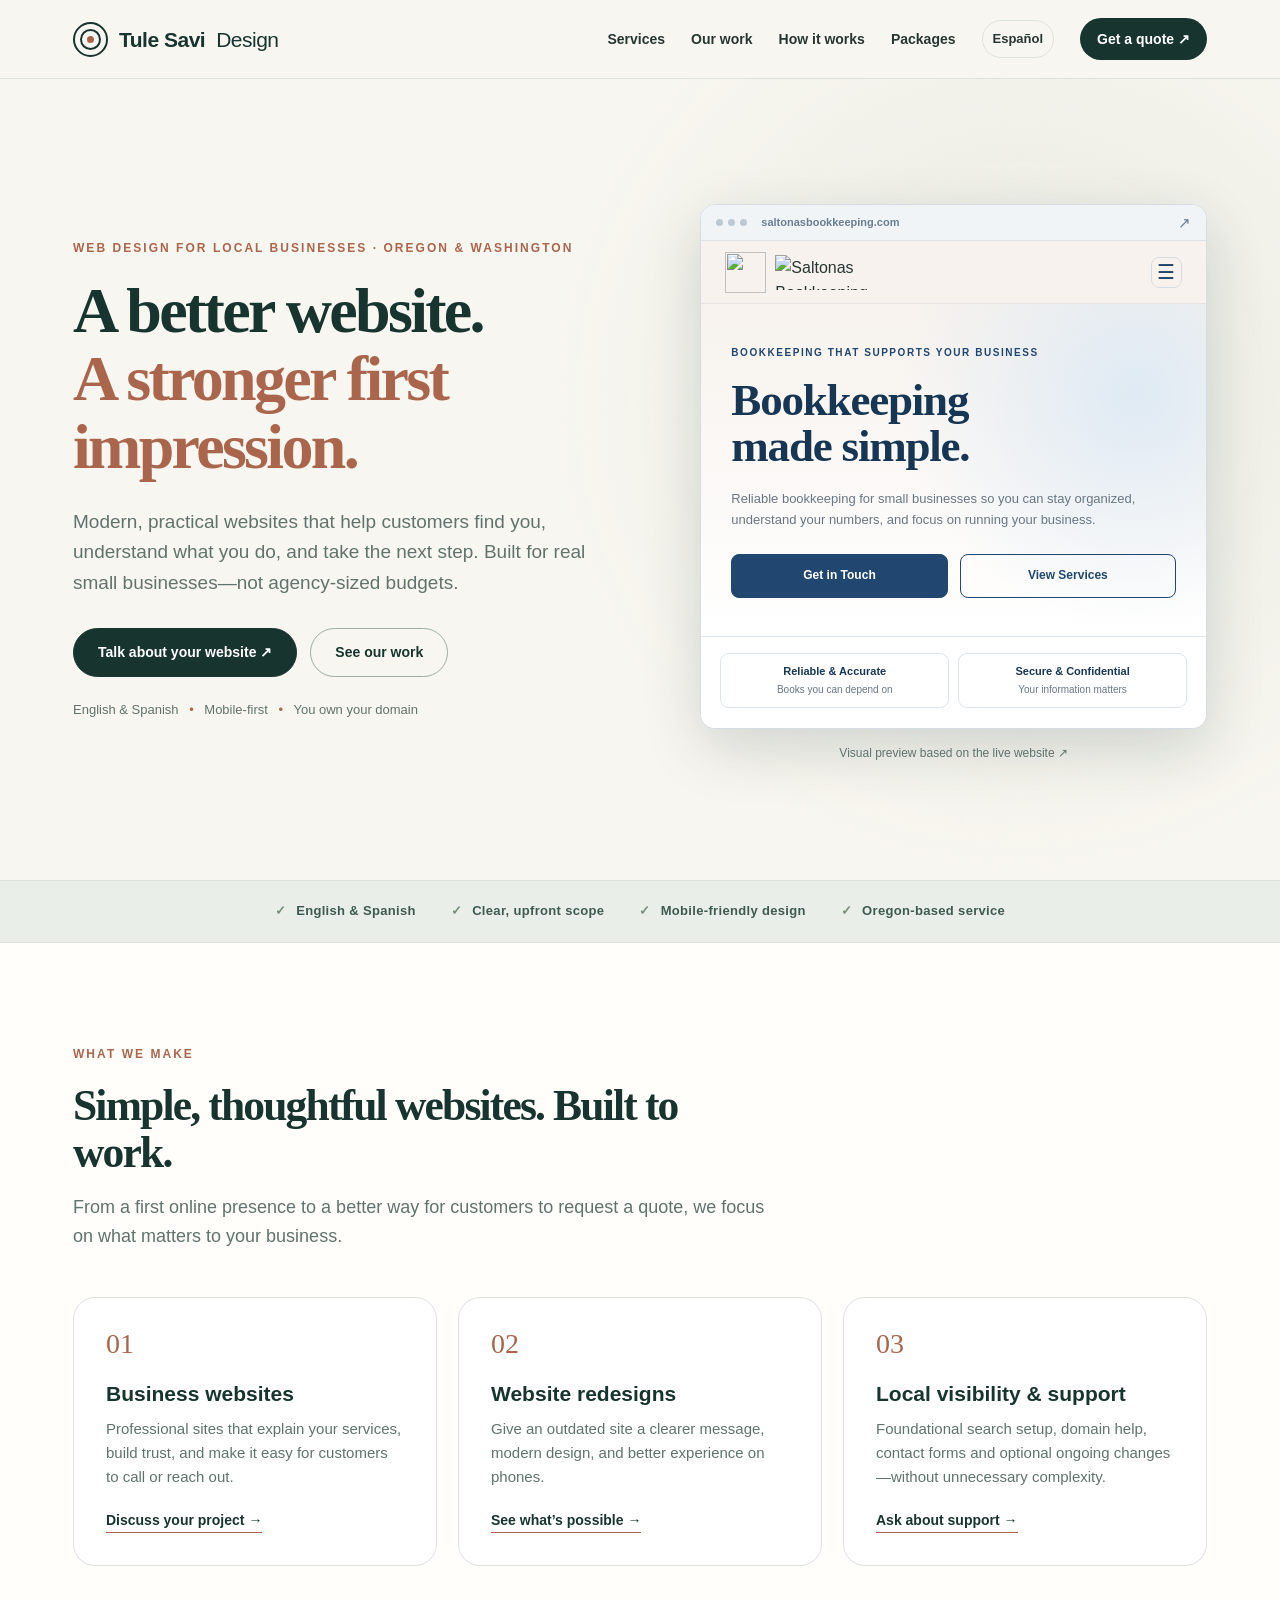
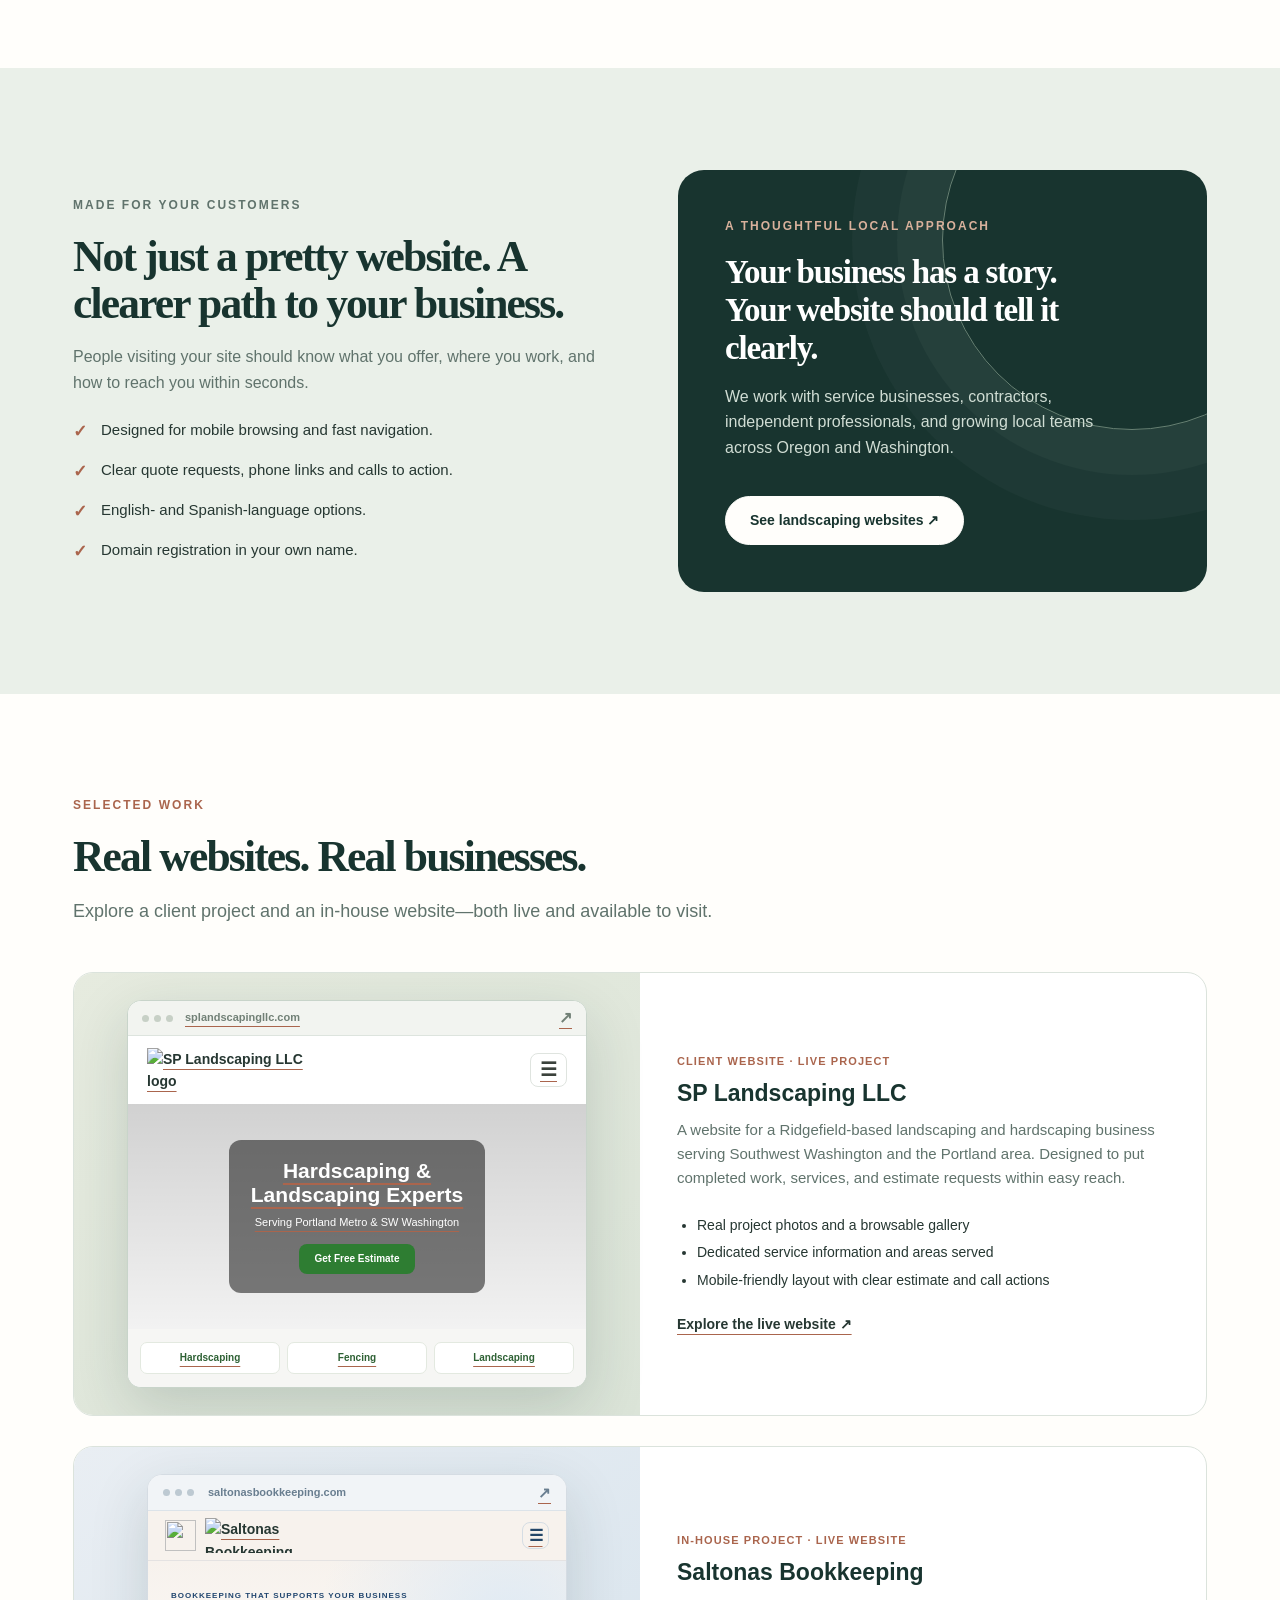
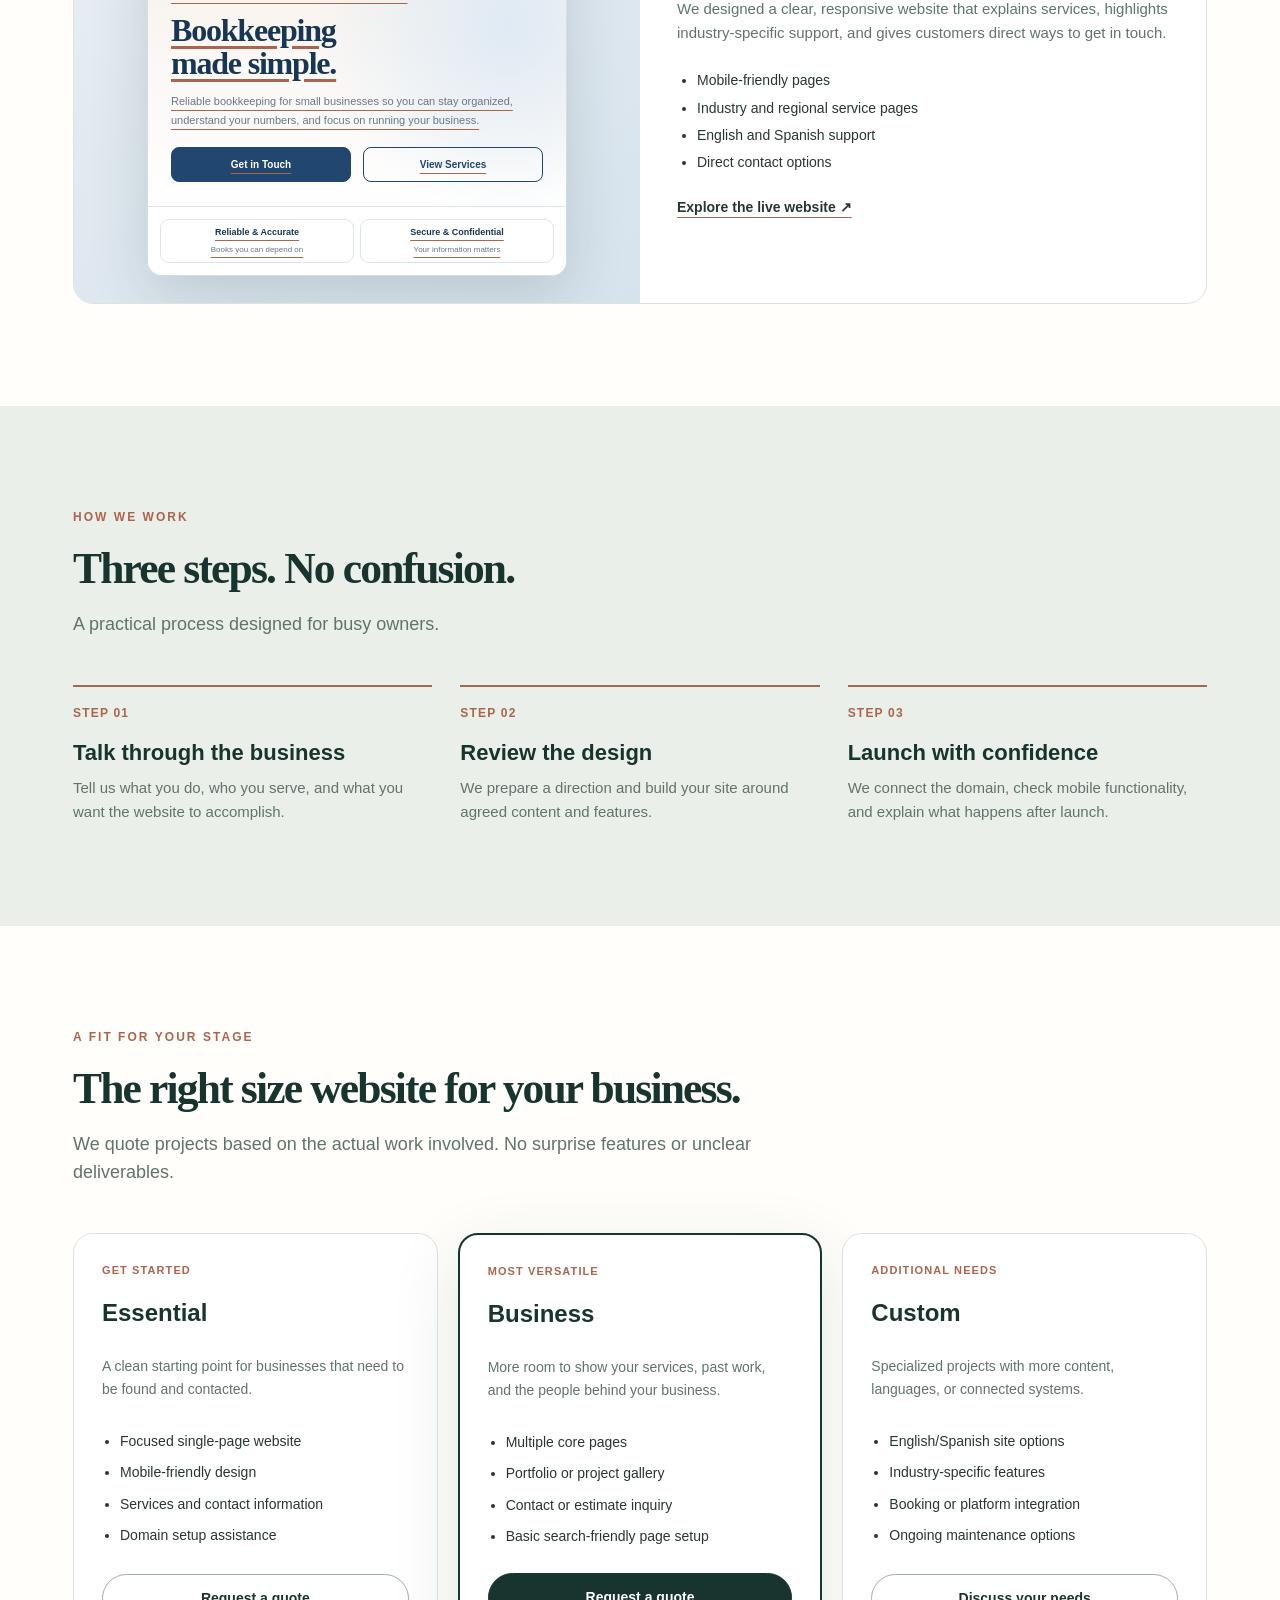
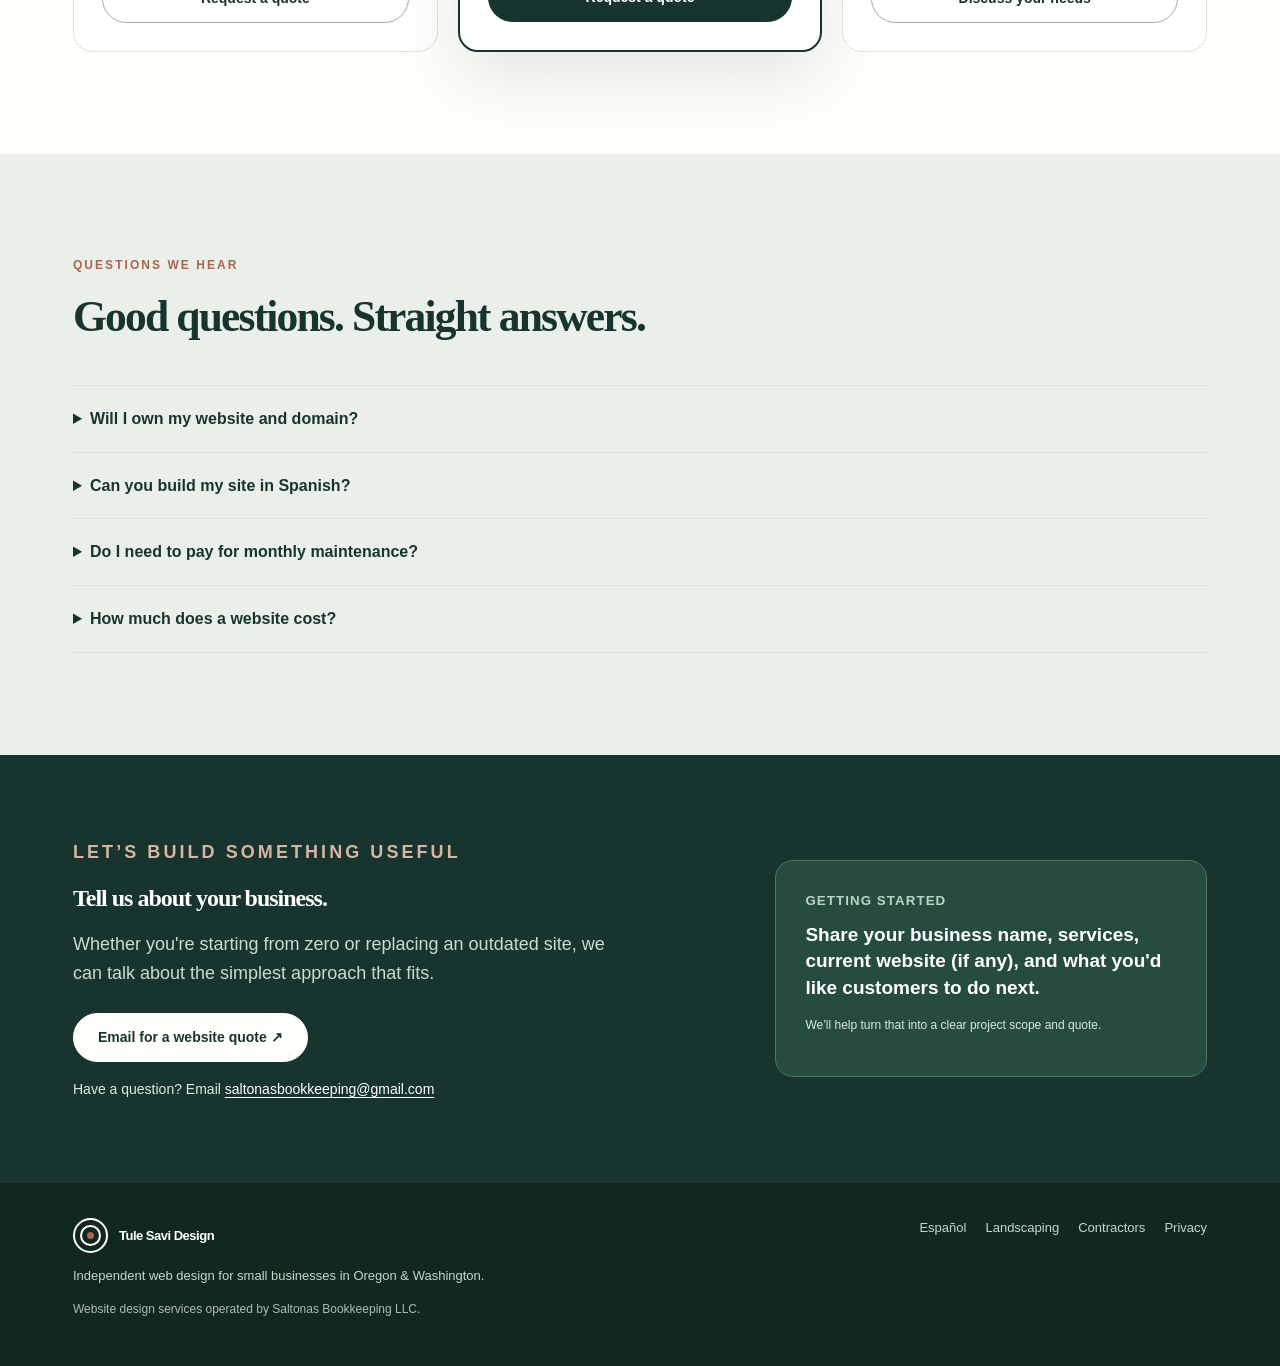
==== commit b1ac2179: "Feature SP Landscaping real client website with branded preview and landscaping case study" ====
--- a/index.html
+++ b/index.html
@@ -19,7 +19,12 @@
 <div class="proofbar"><div class="wrap"><span>English &amp; Spanish</span><span>Clear, upfront scope</span><span>Mobile-friendly design</span><span>Oregon-based service</span></div></div>
 <section class="section section-white" id="services"><div class="wrap"><div class="section-head"><p class="eyebrow">What we make</p><h2>Simple, thoughtful websites. Built to work.</h2><p>From a first online presence to a better way for customers to request a quote, we focus on what matters to your business.</p></div><div class="cards"><article class="card"><div class="num">01</div><h3>Business websites</h3><p>Professional sites that explain your services, build trust, and make it easy for customers to call or reach out.</p><a class="text-link" href="#contact">Discuss your project →</a></article><article class="card"><div class="num">02</div><h3>Website redesigns</h3><p>Give an outdated site a clearer message, modern design, and better experience on phones.</p><a class="text-link" href="#contact">See what’s possible →</a></article><article class="card"><div class="num">03</div><h3>Local visibility &amp; support</h3><p>Foundational search setup, domain help, contact forms and optional ongoing changes—without unnecessary complexity.</p><a class="text-link" href="#contact">Ask about support →</a></article></div></div></section>
 <section class="section section-soft"><div class="wrap split"><div><p class="eyebrow">Made for your customers</p><h2>Not just a pretty website. A clearer path to your business.</h2><p>People visiting your site should know what you offer, where you work, and how to reach you within seconds.</p><div class="checklist"><div><b>✓</b>Designed for mobile browsing and fast navigation.</div><div><b>✓</b>Clear quote requests, phone links and calls to action.</div><div><b>✓</b>English- and Spanish-language options.</div><div><b>✓</b>Domain registration in your own name.</div></div></div><div class="wide-feature"><p class="eyebrow" style="color:#d9b19c">A thoughtful local approach</p><h3>Your business has a story. Your website should tell it clearly.</h3><p>We work with service businesses, contractors, independent professionals, and growing local teams across Oregon and Washington.</p><a class="btn btn-light" href="landscaping/" style="margin-top:19px">See landscaping websites ↗</a></div></div></section>
-<section class="section section-white" id="work"><div class="wrap"><div class="section-head"><p class="eyebrow">Selected work</p><h2>See a real site we built.</h2><p>An in-house project you can open and explore, with a working contact process and industry-specific information.</p></div><div class="portfolio-grid"><article class="project real-project"><div class="real-project-visual"><a class="sb-preview-link" href="https://saltonasbookkeeping.com/" target="_blank" rel="noopener noreferrer" aria-label="Open the real Saltonas Bookkeeping website"><div class="sb-preview sb-preview--compact">
+<section class="section section-white" id="work"><div class="wrap"><div class="section-head"><p class="eyebrow">Selected work</p><h2>Real websites. Real businesses.</h2><p>Explore a client project and an in-house website—both live and available to visit.</p></div><div class="portfolio-grid"><article class="project real-project sp-project"><div class="real-project-visual sp-project-visual"><a class="sp-preview-link" href="https://splandscapingllc.com/" target="_blank" rel="noopener noreferrer" aria-label="Explore the live SP Landscaping LLC website"><div class="sp-site-preview">
+  <div class="sp-site-browser" aria-hidden="true"><span class="sp-browser-dots"><i></i><i></i><i></i></span><span>splandscapingllc.com</span><span class="sp-browser-arrow">↗</span></div>
+  <div class="sp-site-header"><img src="https://splandscapingllc.com/images/sp-landscaping-llc-ridgefield-wa-logo.png" alt="SP Landscaping LLC logo" loading="lazy"><span class="sp-site-menu">☰</span></div>
+  <div class="sp-site-hero"><div class="sp-site-overlay"><strong>Hardscaping &amp;<br>Landscaping Experts</strong><small>Serving Portland Metro &amp; SW Washington</small><span>Get Free Estimate</span></div></div>
+  <div class="sp-site-services"><span>Hardscaping</span><span>Fencing</span><span>Landscaping</span></div>
+</div></a></div><div class="project-content"><span class="label">CLIENT WEBSITE · LIVE PROJECT</span><h3>SP Landscaping LLC</h3><p>A website for a Ridgefield-based landscaping and hardscaping business serving Southwest Washington and the Portland area. Designed to put completed work, services, and estimate requests within easy reach.</p><ul class="case-features"><li>Real project photos and a browsable gallery</li><li>Dedicated service information and areas served</li><li>Mobile-friendly layout with clear estimate and call actions</li></ul><a href="https://splandscapingllc.com/" rel="noopener noreferrer" target="_blank">Explore the live website ↗</a></div></article><article class="project real-project"><div class="real-project-visual"><a class="sb-preview-link" href="https://saltonasbookkeeping.com/" target="_blank" rel="noopener noreferrer" aria-label="Open the real Saltonas Bookkeeping website"><div class="sb-preview sb-preview--compact">
   <div class="sb-preview-window">
     <div class="sb-preview-browser" aria-hidden="true"><span class="sb-preview-dots"><i></i><i></i><i></i></span><span class="sb-preview-url">saltonasbookkeeping.com</span><span class="sb-preview-secure">↗</span></div>
     <div class="sb-preview-page">
--- a/styles.css
+++ b/styles.css
@@ -23,3 +23,80 @@
 .footer-legal{font-size:12px!important;opacity:.85}
 .legal a:not(.btn){text-decoration:underline;text-underline-offset:3px}
 @media(max-width:760px){.real-project{grid-template-columns:1fr}.real-project-visual{min-height:240px;padding:24px}.real-project .project-content{padding:28px}.case-body{padding:25px}.case-title{font-size:33px}}
+
+
+/* Saltonas Bookkeeping portfolio preview: matches the real site's logo, palette, wording and mobile layout. */
+.sb-preview-link{display:block;color:inherit;max-width:100%;min-width:0}
+.sb-preview-window{background:#fff;border:1px solid #d5dce3;border-radius:15px;overflow:hidden;box-shadow:0 20px 58px rgba(24,52,47,.16);transition:transform .2s ease,box-shadow .2s ease}
+.sb-preview-link:hover .sb-preview-window{transform:translateY(-3px);box-shadow:0 25px 65px rgba(24,52,47,.22)}
+.sb-preview-browser{height:36px;display:flex;align-items:center;gap:14px;background:#f1f4f7;border-bottom:1px solid #dce3e9;padding:0 15px;color:#697e90}
+.sb-preview-dots{display:flex;gap:5px;flex-shrink:0}
+.sb-preview-dots i{width:7px;height:7px;border-radius:50%;background:#bdc9d2}
+.sb-preview-url{font-size:11px;font-weight:650;overflow:hidden;text-overflow:ellipsis;white-space:nowrap}
+.sb-preview-secure{margin-left:auto;font-size:15px}
+.sb-preview-page{background:#f7f2ed}
+.sb-preview-nav{height:63px;display:flex;align-items:center;justify-content:space-between;padding:11px 24px;background:#f7f2ed;border-bottom:1px solid #e4e2e2;gap:15px}
+.sb-preview-logo{display:flex;gap:9px;align-items:center;min-width:0}
+.sb-preview-logo img:first-child{width:41px;height:41px;object-fit:contain;flex-shrink:0}
+.sb-preview-logo img:nth-child(2){width:162px;max-height:35px;object-fit:contain;object-position:left center}
+.sb-preview-hamburger{display:grid;place-items:center;width:31px;height:31px;flex-shrink:0;border:1px solid #d5dde4;border-radius:8px;color:#234668;font-size:20px;line-height:1}
+.sb-preview-hero{background:radial-gradient(circle at 86% 27%,#dfeaf4,transparent 47%),linear-gradient(180deg,#f7f2ed,#fff);padding:41px 30px 38px}
+.sb-preview-overline{color:#21466f!important;font:800 10px/1.5 Arial,sans-serif!important;letter-spacing:1.55px;margin:0 0 18px!important}
+.sb-preview-hero h3{color:#173654;font:700 clamp(31px,3.6vw,45px)/1.02 Georgia,serif;letter-spacing:-1.2px;margin:0 0 18px}
+.sb-preview-description{max-width:420px;color:#687785!important;font:400 13px/1.67 Arial,sans-serif!important;margin:0 0 23px!important}
+.sb-preview-buttons{display:grid;grid-template-columns:1fr 1fr;gap:12px}
+.sb-preview-buttons span{display:block;border-radius:8px;text-align:center;font:700 12px/1.3 Arial,sans-serif;padding:13px 6px;color:#fff;background:#21466f;border:1px solid #21466f}
+.sb-preview-buttons span+span{background:transparent;color:#21466f}
+.sb-preview-trust{display:grid;grid-template-columns:1fr 1fr;gap:9px;padding:16px 19px 20px;background:#fff;border-top:1px solid #dce4eb}
+.sb-preview-trust span{padding:10px 8px;border:1px solid #dce4eb;border-radius:9px;text-align:center}
+.sb-preview-trust b{display:block;color:#173654;font:700 11px/1.3 Arial,sans-serif}
+.sb-preview-trust small{display:block;margin-top:5px;color:#687785;font:400 10px/1.4 Arial,sans-serif}
+.sb-preview-caption{font-size:12px;color:#60736c;text-align:center;margin:15px 0 0}
+.visual>.sb-preview-link{max-width:540px;margin:auto}
+.real-project-visual{background:linear-gradient(145deg,#e9eef3,#d6e3ed);min-height:390px;padding:27px}
+.real-project-visual .sb-preview-link{width:100%;max-width:420px}
+.sb-preview--compact .sb-preview-nav{height:50px;padding:8px 17px}
+.sb-preview--compact .sb-preview-logo img:first-child{width:31px;height:31px}
+.sb-preview--compact .sb-preview-logo img:nth-child(2){width:133px}
+.sb-preview--compact .sb-preview-hamburger{width:27px;height:27px;font-size:16px}
+.sb-preview--compact .sb-preview-hero{padding:29px 23px 24px}
+.sb-preview--compact .sb-preview-hero h3{font-size:32px;margin-bottom:13px}
+.sb-preview--compact .sb-preview-description{font-size:11px!important;margin-bottom:18px!important}
+.sb-preview--compact .sb-preview-overline{font-size:8px!important;margin-bottom:12px!important;letter-spacing:1px}
+.sb-preview--compact .sb-preview-buttons span{padding:10px 5px;font-size:10px}
+.sb-preview--compact .sb-preview-trust{padding:12px;gap:6px}
+.sb-preview--compact .sb-preview-trust span{padding:7px 5px}
+.sb-preview--compact .sb-preview-trust b{font-size:9px}
+.sb-preview--compact .sb-preview-trust small{font-size:8px}
+@media(max-width:760px){.visual{padding:19px 0 0}.hero .visual{width:100%}.real-project-visual{padding:25px;min-height:0}.sb-preview-hero{padding:32px 23px}.sb-preview-hero h3{font-size:39px}.sb-preview-description{font-size:13px!important}.sb-preview-logo img:nth-child(2){width:155px}.sb-preview-caption{margin-bottom:0}.sb-preview--compact .sb-preview-hero h3{font-size:35px}}
+@media(max-width:380px){.sb-preview-nav{padding:8px 12px}.sb-preview-logo img:nth-child(2){width:131px}.sb-preview-hero h3{font-size:34px}.sb-preview-trust{padding:12px 10px}}
+
+
+/* Verified client case study: preview uses the actual SP Landscaping logo, hero photograph, and website language. */
+.portfolio-grid{grid-template-columns:minmax(0,1fr);gap:30px}
+.sp-project-visual{background:linear-gradient(145deg,#e6ebdf,#dbe4d8);padding:27px;min-height:370px}
+.sp-preview-link{display:block;width:100%;max-width:460px;min-width:0;color:inherit}
+.sp-site-preview{border:1px solid #c8d4ca;border-radius:14px;overflow:hidden;background:white;box-shadow:0 20px 58px rgba(24,52,47,.17);transition:transform .18s ease,box-shadow .18s ease}
+.sp-preview-link:hover .sp-site-preview{transform:translateY(-3px);box-shadow:0 25px 65px rgba(24,52,47,.23)}
+.sp-site-browser{height:35px;display:flex;align-items:center;gap:12px;padding:0 14px;background:#f2f4f0;color:#718076;font-size:11px;font-weight:650;border-bottom:1px solid #dde4de}
+.sp-site-browser>span:nth-child(2){overflow:hidden;text-overflow:ellipsis;white-space:nowrap}
+.sp-browser-dots{display:flex;gap:5px;flex-shrink:0}
+.sp-browser-dots i{width:7px;height:7px;background:#c7d0c6;border-radius:50%}
+.sp-browser-arrow{margin-left:auto;font-size:16px}
+.sp-site-header{height:68px;padding:6px 19px;background:#fff;display:flex;align-items:center;justify-content:space-between}
+.sp-site-header img{width:auto;max-width:172px;max-height:52px;object-fit:contain;object-position:left}
+.sp-site-menu{font-size:19px;color:#3b423c;border:1px solid #dfe4df;border-radius:8px;padding:1px 9px}
+.sp-site-hero{min-height:225px;background:linear-gradient(180deg,rgba(0,0,0,.18),rgba(0,0,0,.05)),url('https://splandscapingllc.com/images/washougal-wa-circular-paver-fire-pit-patio-02.jpg') center 65%/cover no-repeat;display:grid;place-items:center;padding:26px}
+.sp-site-overlay{background:rgba(0,0,0,.5);border-radius:12px;color:#fff;padding:19px 22px;text-align:center;max-width:330px}
+.sp-site-overlay strong{display:block;font:700 21px/1.14 Arial,sans-serif;color:#fff}
+.sp-site-overlay small{display:block;font:400 11px/1.4 Arial,sans-serif;color:#fff;margin:8px 0 14px}
+.sp-site-overlay>span{background:#2e7d32;color:#fff;display:inline-block;border-radius:8px;padding:9px 15px;font:700 10px/1.2 Arial,sans-serif}
+.sp-site-services{background:#f6f6f4;display:grid;grid-template-columns:repeat(3,minmax(0,1fr));gap:7px;padding:13px 12px}
+.sp-site-services span{display:block;padding:9px 4px;background:#fff;border:1px solid #e3e9e0;border-radius:7px;text-align:center;color:#2e6134;font:700 10px/1.2 Arial,sans-serif}
+.landscaping-case{display:grid;grid-template-columns:minmax(0,1fr) minmax(0,1fr);align-items:center;gap:50px}
+.landscaping-case-image{display:block;border:9px solid white;border-radius:21px;overflow:hidden;box-shadow:var(--shadow)}
+.landscaping-case-image img{aspect-ratio:5/4;object-fit:cover;width:100%;display:block}
+.landscaping-case p:not(.eyebrow){color:var(--muted);font-size:17px}
+.landscaping-case .btn{margin-top:4px}
+@media(max-width:760px){.sp-project-visual{min-height:0;padding:25px}.sp-site-hero{min-height:230px}.landscaping-case{grid-template-columns:1fr;gap:26px}.landscaping-case-image img{aspect-ratio:16/10}.landscaping-case h2{font-size:32px}}
+@media(max-width:390px){.sp-site-hero{padding:18px;min-height:218px}.sp-site-overlay{padding:16px 14px}.sp-site-overlay strong{font-size:19px}.sp-site-services{gap:4px}.sp-site-services span{font-size:9px}}
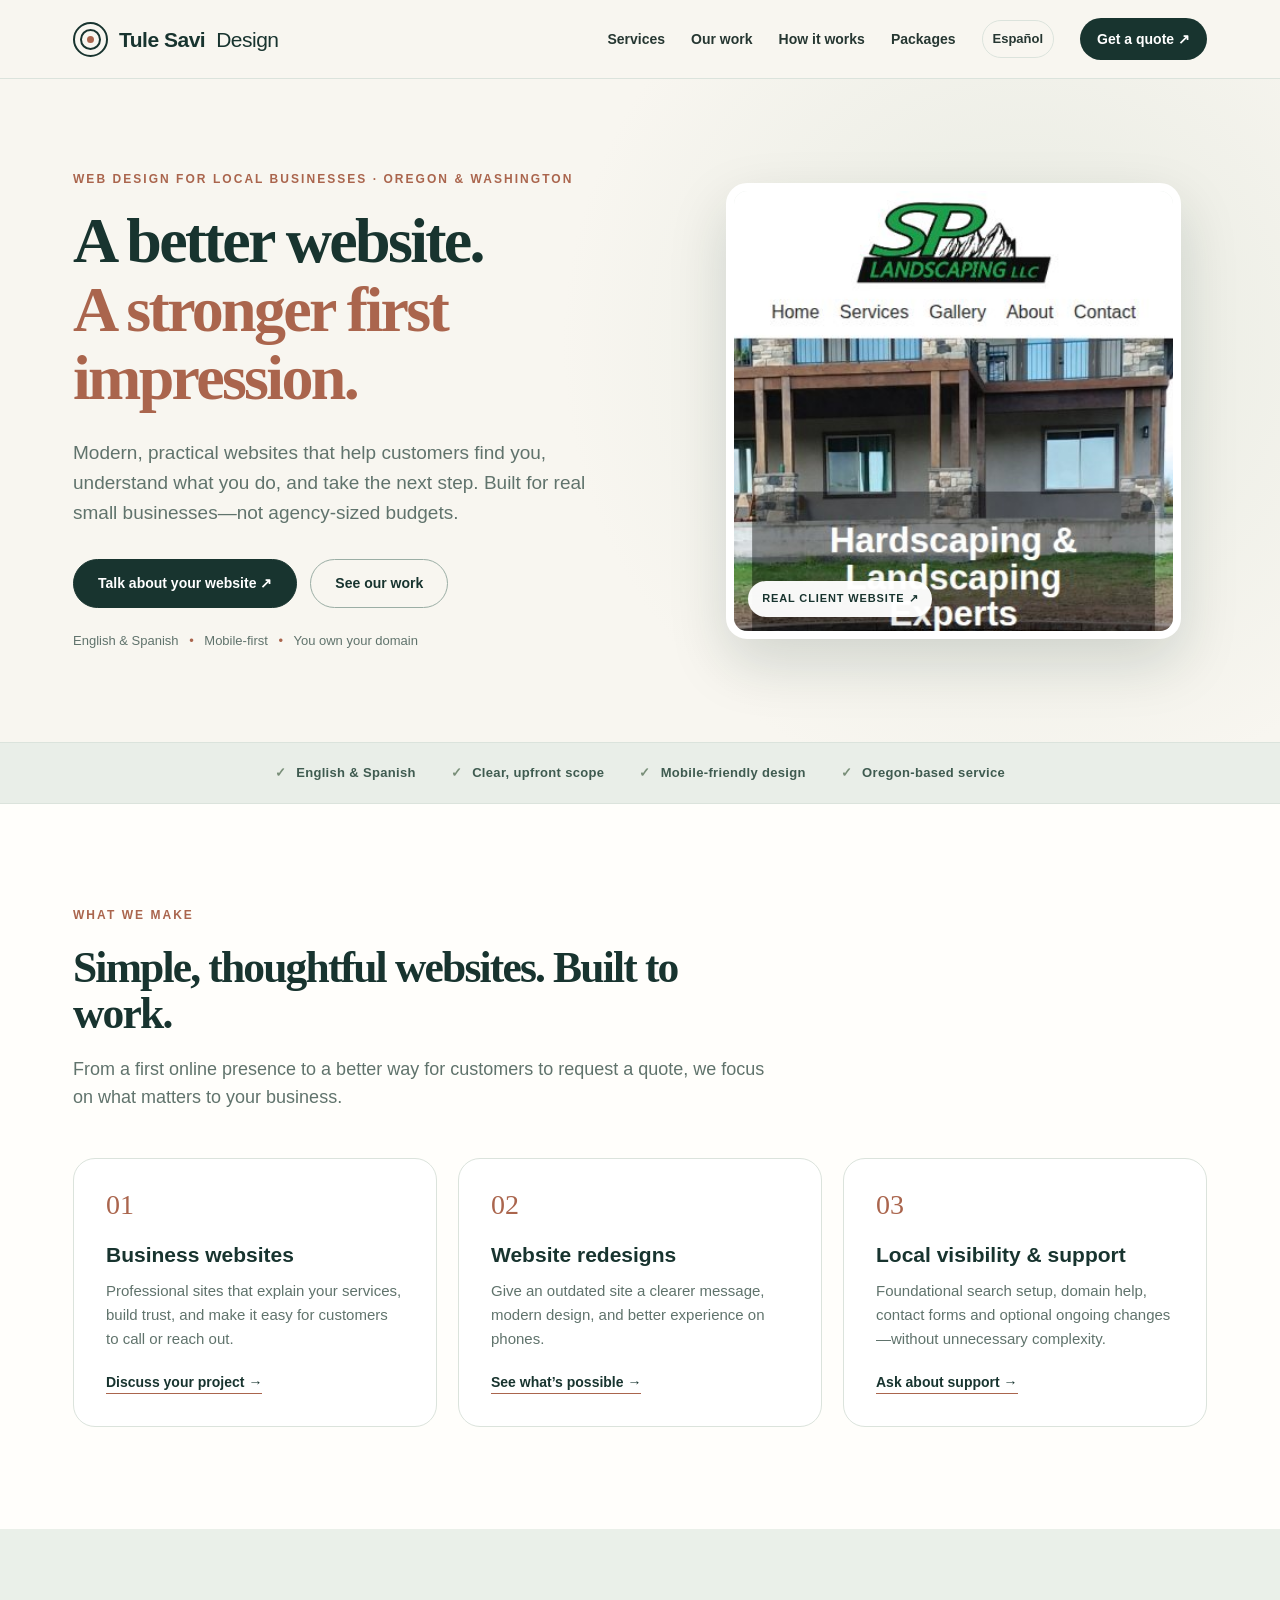
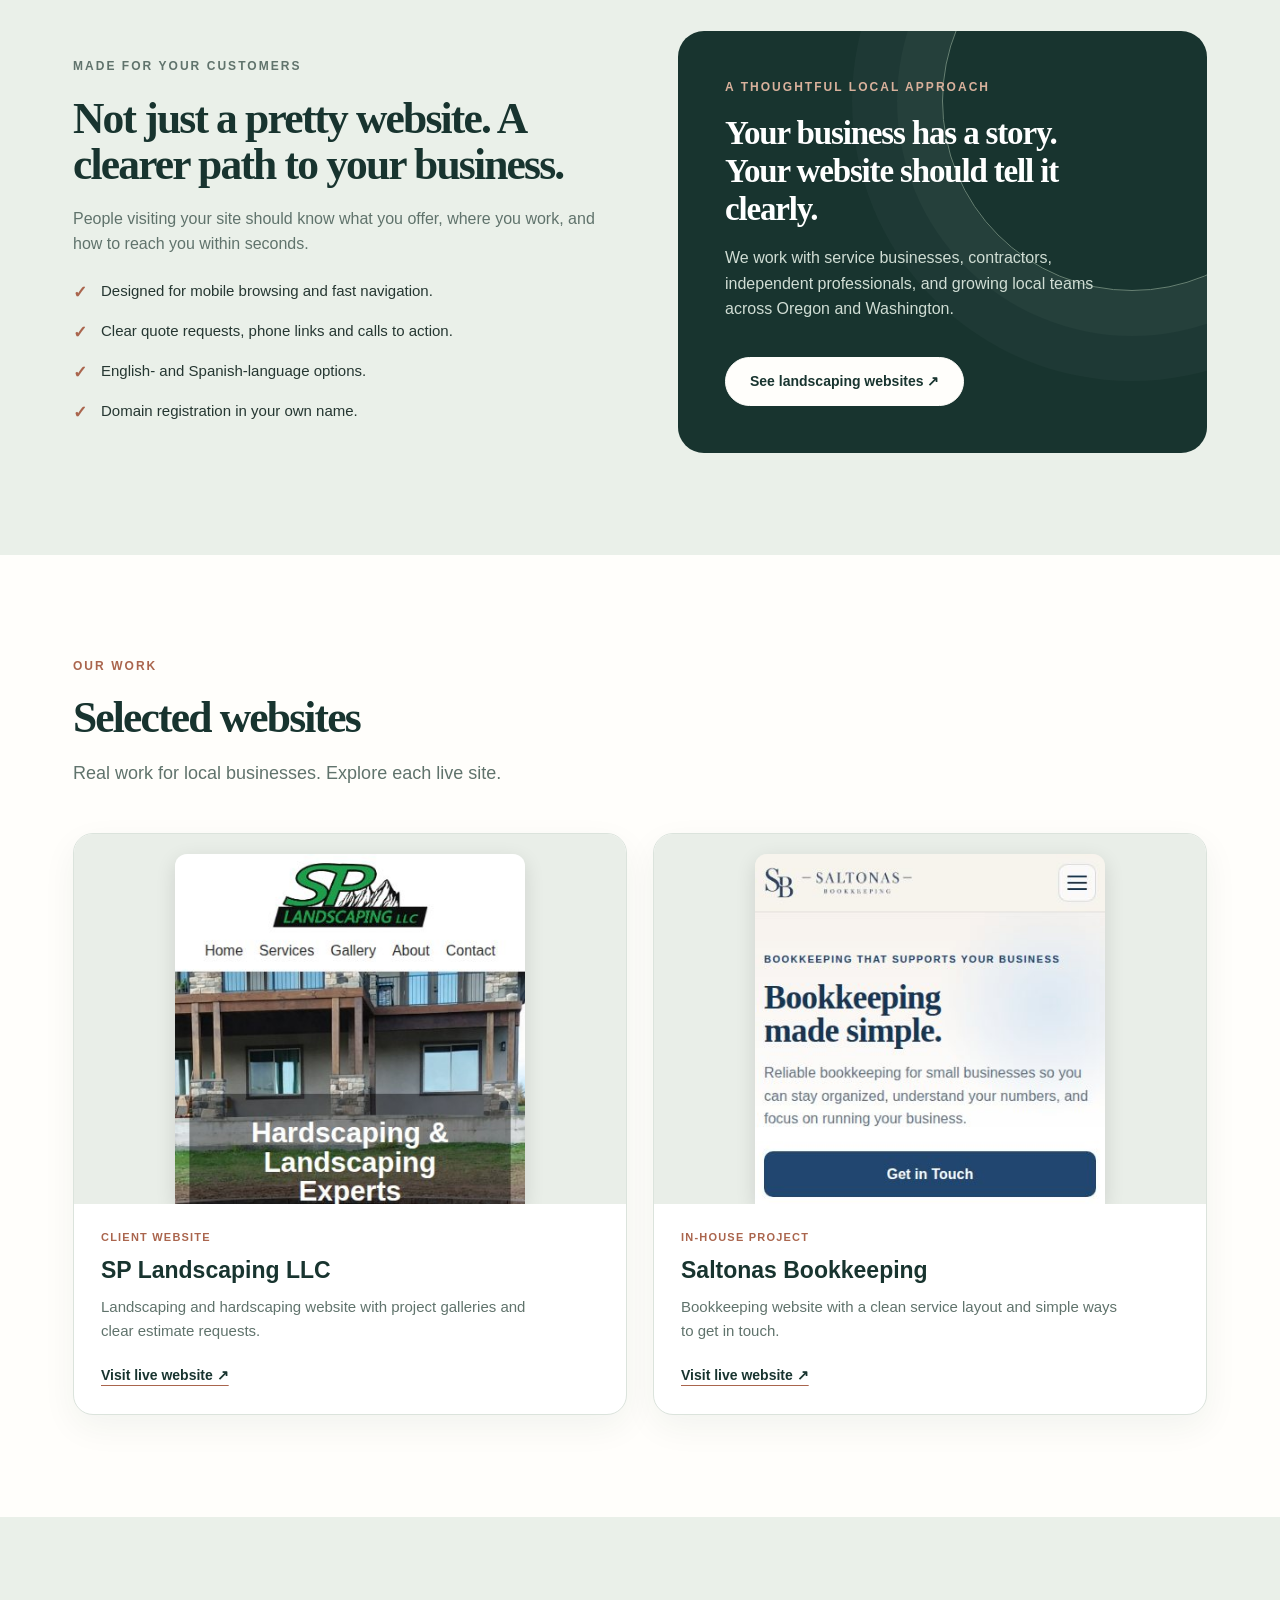
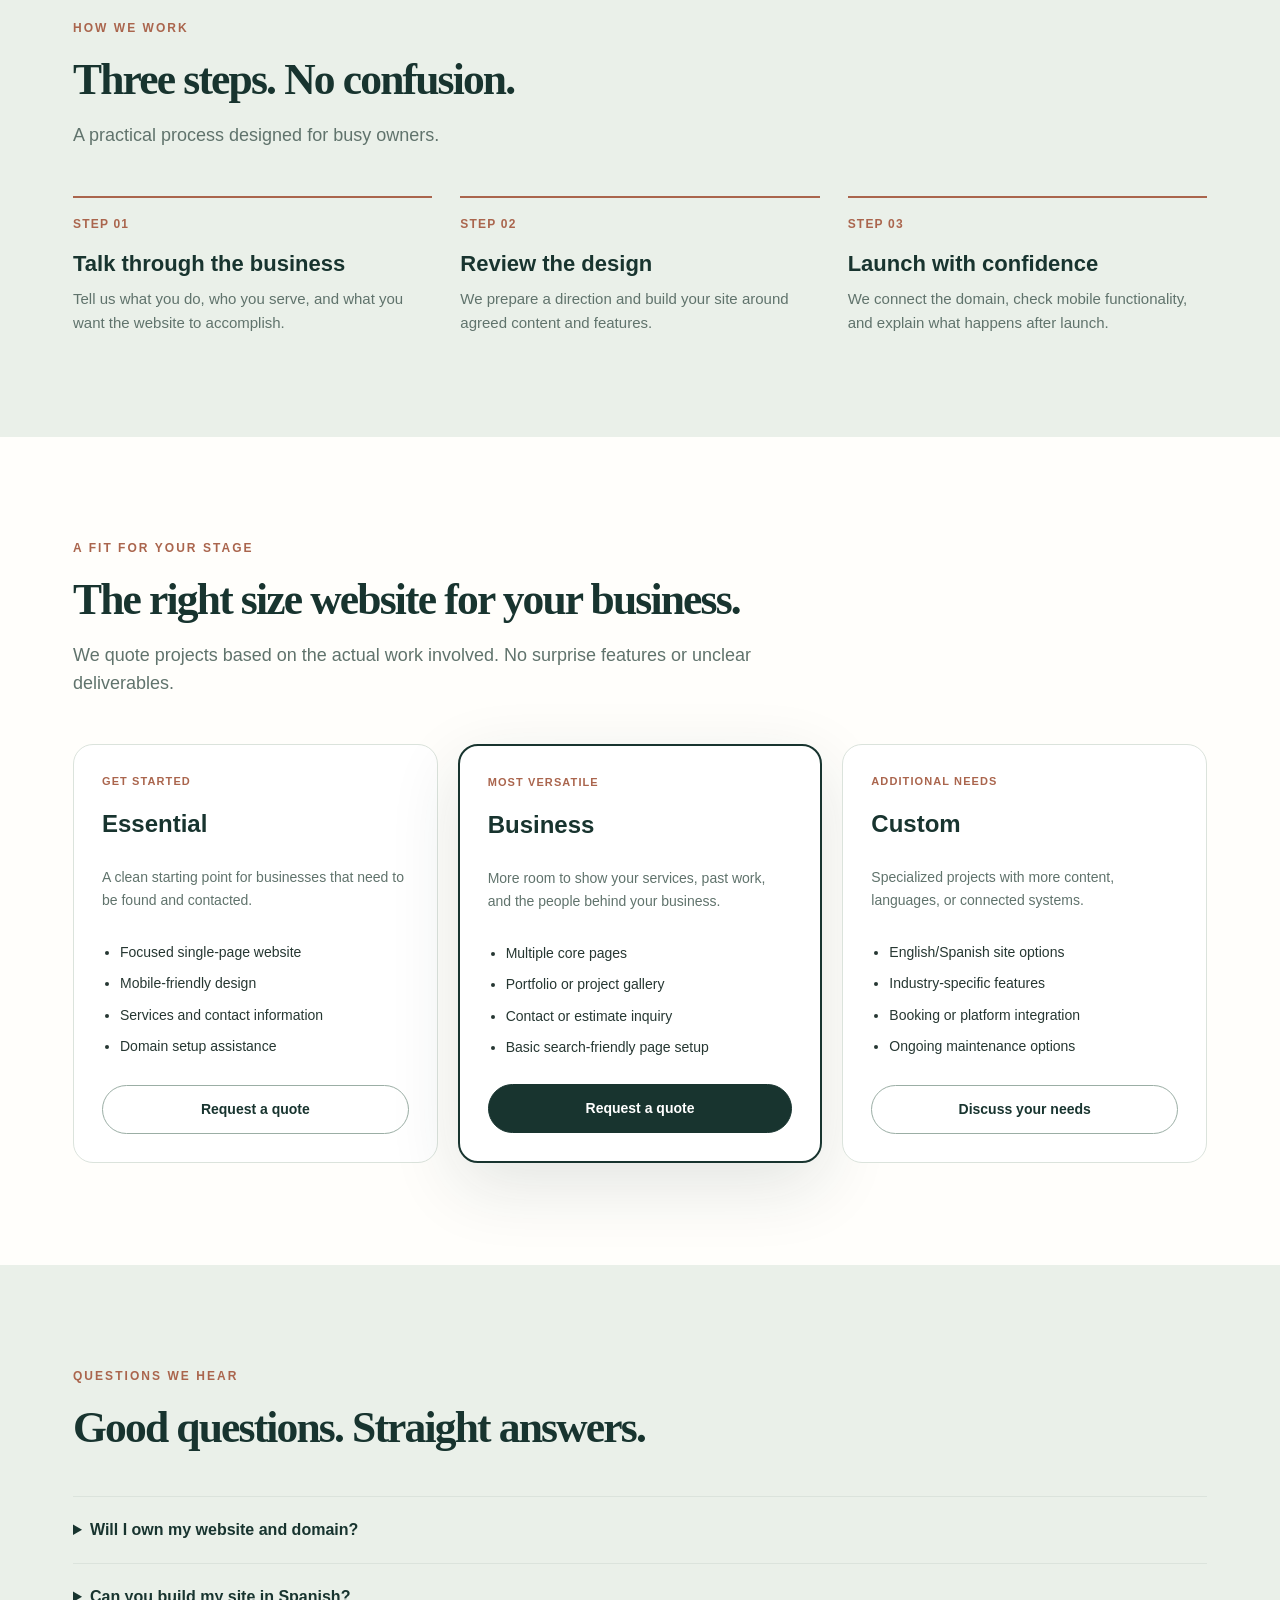
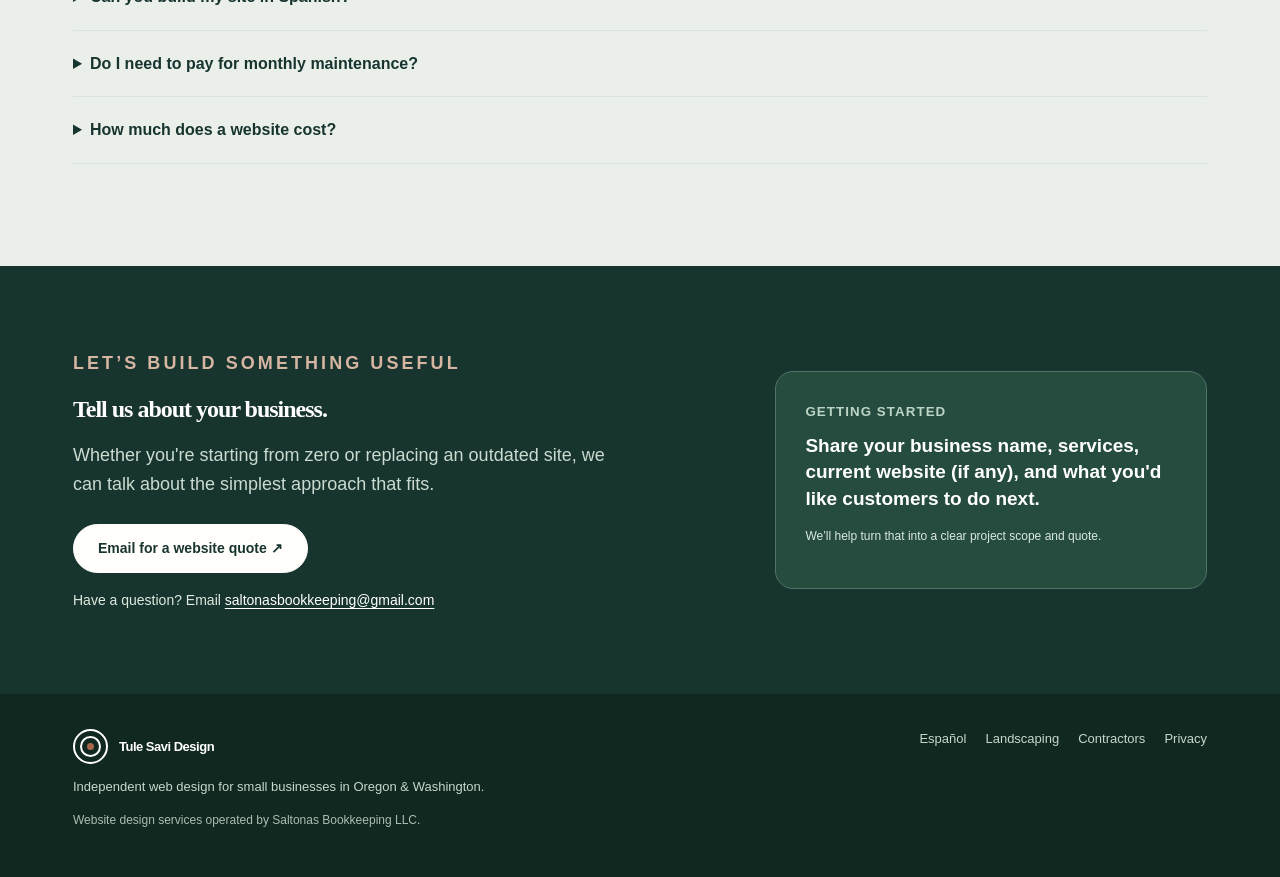
==== commit d96fc178: "Replace fabricated portfolio mockups with authentic mobile website screenshot cards" ====
--- a/index.html
+++ b/index.html
@@ -1,44 +1,11 @@
 <!DOCTYPE html>
 <html lang="en"><head><meta charset="utf-8"/><meta content="width=device-width, initial-scale=1" name="viewport"/><meta content="#18342f" name="theme-color"/><title>Tule Savi Design | Web Design for Small Businesses in Oregon &amp; Washington</title><meta content="Practical, professional websites for Oregon and Washington small businesses. Web design in English and Spanish, built around your business goals." name="description"/><link href="styles.css" rel="stylesheet"/><script defer="" src="script.js"></script><link href="https://tulesavidesign.com/" rel="canonical"/><link href="https://tulesavidesign.com/" hreflang="en" rel="alternate"/><link href="https://tulesavidesign.com/es/" hreflang="es" rel="alternate"/><link href="https://tulesavidesign.com/" hreflang="x-default" rel="alternate"/><meta content="website" property="og:type"/><meta content="Tule Savi Design" property="og:site_name"/><meta content="https://tulesavidesign.com/" property="og:url"/><meta content="Practical, professional websites for Oregon and Washington small businesses. Web design in English and Spanish, built around your business goals." property="og:description"/><meta content="Tule Savi Design | Web Design for Small Businesses in Oregon &amp; Washington" property="og:title"/><script type="application/ld+json">{"@context": "https://schema.org", "@type": "ProfessionalService", "name": "Tule Savi Design", "url": "https://tulesavidesign.com", "email": "saltonasbookkeeping@gmail.com", "areaServed": [{"@type": "State", "name": "Oregon"}, {"@type": "State", "name": "Washington"}], "availableLanguage": ["English", "Spanish"], "description": "Bilingual small business web design, website redesigns, and essential website setup."}</script></head>
 <body><a class="skip-link" href="#main">Skip to content</a><header class="site-header"><div class="wrap topbar"><a aria-label="Tule Savi Design home" class="logo" href="./"><span aria-hidden="true" class="logo-icon"></span>Tule Savi <span style="font-weight:450">Design</span></a><button aria-controls="main-nav" aria-expanded="false" aria-label="Open navigation" class="menu-toggle" data-menu-toggle=""><svg fill="none" stroke="currentColor" stroke-width="2" viewbox="0 0 24 24"><path d="M3 6h18M3 12h18M3 18h18"></path></svg></button><nav aria-label="Primary navigation" class="site-nav" data-site-nav="" id="main-nav"><a href="#services">Services</a><a href="#work">Our work</a><a href="#approach">How it works</a><a href="#packages">Packages</a><a class="lang" href="es/" lang="es">Español</a><a class="nav-cta" href="#contact">Get a quote ↗</a></nav></div></header>
-<main id="main"><section class="hero"><div class="wrap hero-grid"><div><p class="eyebrow">Web design for local businesses · Oregon &amp; Washington</p><h1>A better website.<br/><em>A stronger first impression.</em></h1><p class="hero-intro">Modern, practical websites that help customers find you, understand what you do, and take the next step. Built for real small businesses—not agency-sized budgets.</p><div class="actions"><a class="btn" href="#contact">Talk about your website ↗</a><a class="btn btn-alt" href="#work">See our work</a></div><div class="hero-note">English &amp; Spanish <span class="dot">•</span> Mobile-first <span class="dot">•</span> You own your domain</div></div><div class="visual" aria-label="Faithful preview of the Saltonas Bookkeeping website"><a class="sb-preview-link" href="https://saltonasbookkeeping.com/" target="_blank" rel="noopener noreferrer" aria-label="Open the live Saltonas Bookkeeping website"><div class="sb-preview">
-  <div class="sb-preview-window">
-    <div class="sb-preview-browser" aria-hidden="true"><span class="sb-preview-dots"><i></i><i></i><i></i></span><span class="sb-preview-url">saltonasbookkeeping.com</span><span class="sb-preview-secure">↗</span></div>
-    <div class="sb-preview-page">
-      <div class="sb-preview-nav"><span class="sb-preview-logo"><img src="https://saltonasbookkeeping.com/logo-mark-transparent.png" alt=""><img src="https://saltonasbookkeeping.com/logo-wordmark-transparent.png" alt="Saltonas Bookkeeping"></span><span class="sb-preview-hamburger" aria-hidden="true">☰</span></div>
-      <div class="sb-preview-hero">
-        <p class="sb-preview-overline">BOOKKEEPING THAT SUPPORTS YOUR BUSINESS</p>
-        <h3>Bookkeeping<br>made simple.</h3>
-        <p class="sb-preview-description">Reliable bookkeeping for small businesses so you can stay organized, understand your numbers, and focus on running your business.</p>
-        <div class="sb-preview-buttons"><span>Get in Touch</span><span>View Services</span></div>
-      </div>
-      <div class="sb-preview-trust"><span><b>Reliable &amp; Accurate</b><small>Books you can depend on</small></span><span><b>Secure &amp; Confidential</b><small>Your information matters</small></span></div>
-    </div>
-  </div>
-</div></a><p class="sb-preview-caption">Visual preview based on the live website <span aria-hidden="true">↗</span></p></div></div></section>
+<main id="main"><section class="hero"><div class="wrap hero-grid"><div><p class="eyebrow">Web design for local businesses · Oregon &amp; Washington</p><h1>A better website.<br/><em>A stronger first impression.</em></h1><p class="hero-intro">Modern, practical websites that help customers find you, understand what you do, and take the next step. Built for real small businesses—not agency-sized budgets.</p><div class="actions"><a class="btn" href="#contact">Talk about your website ↗</a><a class="btn btn-alt" href="#work">See our work</a></div><div class="hero-note">English &amp; Spanish <span class="dot">•</span> Mobile-first <span class="dot">•</span> You own your domain</div></div><div class="visual portfolio-hero-image"><a href="https://splandscapingllc.com/" target="_blank" rel="noopener noreferrer" class="portfolio-hero-link" aria-label="View the real SP Landscaping website"><img src="assets/sp-landscaping-mobile.jpg" alt="Actual mobile homepage of SP Landscaping LLC with its logo, landscaping photograph and estimate buttons" decoding="async"><span class="portfolio-image-note">REAL CLIENT WEBSITE <span aria-hidden="true">↗</span></span></a></div></div></section>
 <div class="proofbar"><div class="wrap"><span>English &amp; Spanish</span><span>Clear, upfront scope</span><span>Mobile-friendly design</span><span>Oregon-based service</span></div></div>
 <section class="section section-white" id="services"><div class="wrap"><div class="section-head"><p class="eyebrow">What we make</p><h2>Simple, thoughtful websites. Built to work.</h2><p>From a first online presence to a better way for customers to request a quote, we focus on what matters to your business.</p></div><div class="cards"><article class="card"><div class="num">01</div><h3>Business websites</h3><p>Professional sites that explain your services, build trust, and make it easy for customers to call or reach out.</p><a class="text-link" href="#contact">Discuss your project →</a></article><article class="card"><div class="num">02</div><h3>Website redesigns</h3><p>Give an outdated site a clearer message, modern design, and better experience on phones.</p><a class="text-link" href="#contact">See what’s possible →</a></article><article class="card"><div class="num">03</div><h3>Local visibility &amp; support</h3><p>Foundational search setup, domain help, contact forms and optional ongoing changes—without unnecessary complexity.</p><a class="text-link" href="#contact">Ask about support →</a></article></div></div></section>
 <section class="section section-soft"><div class="wrap split"><div><p class="eyebrow">Made for your customers</p><h2>Not just a pretty website. A clearer path to your business.</h2><p>People visiting your site should know what you offer, where you work, and how to reach you within seconds.</p><div class="checklist"><div><b>✓</b>Designed for mobile browsing and fast navigation.</div><div><b>✓</b>Clear quote requests, phone links and calls to action.</div><div><b>✓</b>English- and Spanish-language options.</div><div><b>✓</b>Domain registration in your own name.</div></div></div><div class="wide-feature"><p class="eyebrow" style="color:#d9b19c">A thoughtful local approach</p><h3>Your business has a story. Your website should tell it clearly.</h3><p>We work with service businesses, contractors, independent professionals, and growing local teams across Oregon and Washington.</p><a class="btn btn-light" href="landscaping/" style="margin-top:19px">See landscaping websites ↗</a></div></div></section>
-<section class="section section-white" id="work"><div class="wrap"><div class="section-head"><p class="eyebrow">Selected work</p><h2>Real websites. Real businesses.</h2><p>Explore a client project and an in-house website—both live and available to visit.</p></div><div class="portfolio-grid"><article class="project real-project sp-project"><div class="real-project-visual sp-project-visual"><a class="sp-preview-link" href="https://splandscapingllc.com/" target="_blank" rel="noopener noreferrer" aria-label="Explore the live SP Landscaping LLC website"><div class="sp-site-preview">
-  <div class="sp-site-browser" aria-hidden="true"><span class="sp-browser-dots"><i></i><i></i><i></i></span><span>splandscapingllc.com</span><span class="sp-browser-arrow">↗</span></div>
-  <div class="sp-site-header"><img src="https://splandscapingllc.com/images/sp-landscaping-llc-ridgefield-wa-logo.png" alt="SP Landscaping LLC logo" loading="lazy"><span class="sp-site-menu">☰</span></div>
-  <div class="sp-site-hero"><div class="sp-site-overlay"><strong>Hardscaping &amp;<br>Landscaping Experts</strong><small>Serving Portland Metro &amp; SW Washington</small><span>Get Free Estimate</span></div></div>
-  <div class="sp-site-services"><span>Hardscaping</span><span>Fencing</span><span>Landscaping</span></div>
-</div></a></div><div class="project-content"><span class="label">CLIENT WEBSITE · LIVE PROJECT</span><h3>SP Landscaping LLC</h3><p>A website for a Ridgefield-based landscaping and hardscaping business serving Southwest Washington and the Portland area. Designed to put completed work, services, and estimate requests within easy reach.</p><ul class="case-features"><li>Real project photos and a browsable gallery</li><li>Dedicated service information and areas served</li><li>Mobile-friendly layout with clear estimate and call actions</li></ul><a href="https://splandscapingllc.com/" rel="noopener noreferrer" target="_blank">Explore the live website ↗</a></div></article><article class="project real-project"><div class="real-project-visual"><a class="sb-preview-link" href="https://saltonasbookkeeping.com/" target="_blank" rel="noopener noreferrer" aria-label="Open the real Saltonas Bookkeeping website"><div class="sb-preview sb-preview--compact">
-  <div class="sb-preview-window">
-    <div class="sb-preview-browser" aria-hidden="true"><span class="sb-preview-dots"><i></i><i></i><i></i></span><span class="sb-preview-url">saltonasbookkeeping.com</span><span class="sb-preview-secure">↗</span></div>
-    <div class="sb-preview-page">
-      <div class="sb-preview-nav"><span class="sb-preview-logo"><img src="https://saltonasbookkeeping.com/logo-mark-transparent.png" alt=""><img src="https://saltonasbookkeeping.com/logo-wordmark-transparent.png" alt="Saltonas Bookkeeping"></span><span class="sb-preview-hamburger" aria-hidden="true">☰</span></div>
-      <div class="sb-preview-hero">
-        <p class="sb-preview-overline">BOOKKEEPING THAT SUPPORTS YOUR BUSINESS</p>
-        <h3>Bookkeeping<br>made simple.</h3>
-        <p class="sb-preview-description">Reliable bookkeeping for small businesses so you can stay organized, understand your numbers, and focus on running your business.</p>
-        <div class="sb-preview-buttons"><span>Get in Touch</span><span>View Services</span></div>
-      </div>
-      <div class="sb-preview-trust"><span><b>Reliable &amp; Accurate</b><small>Books you can depend on</small></span><span><b>Secure &amp; Confidential</b><small>Your information matters</small></span></div>
-    </div>
-  </div>
-</div></a></div><div class="project-content"><span class="label">IN-HOUSE PROJECT · LIVE WEBSITE</span><h3>Saltonas Bookkeeping</h3><p>We designed a clear, responsive website that explains services, highlights industry-specific support, and gives customers direct ways to get in touch.</p><ul class="case-features"><li>Mobile-friendly pages</li><li>Industry and regional service pages</li><li>English and Spanish support</li><li>Direct contact options</li></ul><a href="https://saltonasbookkeeping.com/" rel="noopener noreferrer" target="_blank">Explore the live website ↗</a></div></article></div></div></section>
+<section class="section section-white" id="work"><div class="wrap"><div class="section-head portfolio-intro"><p class="eyebrow">Our work</p><h2>Selected websites</h2><p>Real work for local businesses. Explore each live site.</p></div><div class="portfolio-cards"><article class="portfolio-card"><a class="portfolio-card-image" href="https://splandscapingllc.com/" target="_blank" rel="noopener noreferrer" aria-label="Visit live website: SP Landscaping LLC"><img src="assets/sp-landscaping-mobile.jpg" alt="Actual mobile screenshot of the SP Landscaping LLC website" loading="lazy" decoding="async"></a><div class="portfolio-card-body"><span class="portfolio-tag">CLIENT WEBSITE</span><h3>SP Landscaping LLC</h3><p>Landscaping and hardscaping website with project galleries and clear estimate requests.</p><a class="portfolio-visit" href="https://splandscapingllc.com/" rel="noopener noreferrer" target="_blank">Visit live website ↗</a></div></article><article class="portfolio-card"><a class="portfolio-card-image" href="https://saltonasbookkeeping.com/" target="_blank" rel="noopener noreferrer" aria-label="Visit live website: Saltonas Bookkeeping"><img src="assets/saltonas-bookkeeping-mobile.jpg" alt="Actual mobile screenshot of the Saltonas Bookkeeping website" loading="lazy" decoding="async"></a><div class="portfolio-card-body"><span class="portfolio-tag">IN-HOUSE PROJECT</span><h3>Saltonas Bookkeeping</h3><p>Bookkeeping website with a clean service layout and simple ways to get in touch.</p><a class="portfolio-visit" href="https://saltonasbookkeeping.com/" rel="noopener noreferrer" target="_blank">Visit live website ↗</a></div></article></div></div></section>
 <section class="section section-soft" id="approach"><div class="wrap"><div class="section-head"><p class="eyebrow">How we work</p><h2>Three steps. No confusion.</h2><p>A practical process designed for busy owners.</p></div><div class="process"><div class="step"><div class="step-no">STEP 01</div><h3>Talk through the business</h3><p>Tell us what you do, who you serve, and what you want the website to accomplish.</p></div><div class="step"><div class="step-no">STEP 02</div><h3>Review the design</h3><p>We prepare a direction and build your site around agreed content and features.</p></div><div class="step"><div class="step-no">STEP 03</div><h3>Launch with confidence</h3><p>We connect the domain, check mobile functionality, and explain what happens after launch.</p></div></div></div></section>
 <section class="section section-white" id="packages"><div class="wrap"><div class="section-head"><p class="eyebrow">A fit for your stage</p><h2>The right size website for your business.</h2><p>We quote projects based on the actual work involved. No surprise features or unclear deliverables.</p></div><div class="plans"><article class="plan"><span class="label">Get started</span><h3>Essential</h3><p>A clean starting point for businesses that need to be found and contacted.</p><ul><li>Focused single-page website</li><li>Mobile-friendly design</li><li>Services and contact information</li><li>Domain setup assistance</li></ul><a class="btn btn-alt" href="#contact">Request a quote</a></article><article class="plan featured"><span class="label">Most versatile</span><h3>Business</h3><p>More room to show your services, past work, and the people behind your business.</p><ul><li>Multiple core pages</li><li>Portfolio or project gallery</li><li>Contact or estimate inquiry</li><li>Basic search-friendly page setup</li></ul><a class="btn" href="#contact">Request a quote</a></article><article class="plan"><span class="label">Additional needs</span><h3>Custom</h3><p>Specialized projects with more content, languages, or connected systems.</p><ul><li>English/Spanish site options</li><li>Industry-specific features</li><li>Booking or platform integration</li><li>Ongoing maintenance options</li></ul><a class="btn btn-alt" href="#contact">Discuss your needs</a></article></div></div></section>
 <section class="section section-soft"><div class="wrap"><div class="section-head"><p class="eyebrow">Questions we hear</p><h2>Good questions. Straight answers.</h2></div><div class="faq"><details><summary>Will I own my website and domain?</summary><p>We recommend registering your domain in your own account. Website ownership and any ongoing services will be clearly documented in your agreement.</p></details><details><summary>Can you build my site in Spanish?</summary><p>Yes. We can plan a Spanish-language site or an English/Spanish experience. Translation and copywriting scope will be included in the quote.</p></details><details><summary>Do I need to pay for monthly maintenance?</summary><p>Not necessarily. We’ll explain what your specific site needs, which costs are recurring, and what optional support covers.</p></details><details><summary>How much does a website cost?</summary><p>It depends on the number of pages, content, and features. Tell us what you need and we’ll prepare a clear quote before work begins.</p></details></div></div></section>
--- a/styles.css
+++ b/styles.css
@@ -100,3 +100,29 @@
 .landscaping-case .btn{margin-top:4px}
 @media(max-width:760px){.sp-project-visual{min-height:0;padding:25px}.sp-site-hero{min-height:230px}.landscaping-case{grid-template-columns:1fr;gap:26px}.landscaping-case-image img{aspect-ratio:16/10}.landscaping-case h2{font-size:32px}}
 @media(max-width:390px){.sp-site-hero{padding:18px;min-height:218px}.sp-site-overlay{padding:16px 14px}.sp-site-overlay strong{font-size:19px}.sp-site-services{gap:4px}.sp-site-services span{font-size:9px}}
+
+/* Portfolio: genuine screenshots of published sites, not illustrated reconstructions. */
+.portfolio-hero-image{padding:0;width:100%;max-width:455px;margin-inline:auto}
+.portfolio-hero-link{display:block;position:relative;border-radius:21px;overflow:hidden;background:#e7eee7;border:8px solid white;box-shadow:0 24px 58px rgba(16,43,32,.15);transition:transform .18s ease}
+.portfolio-hero-link:hover{transform:translateY(-3px)}
+.portfolio-hero-link img{display:block;width:100%;height:440px;object-fit:cover;object-position:top center}
+.portfolio-image-note{position:absolute;bottom:14px;left:14px;padding:9px 14px;border-radius:99px;background:rgba(255,255,255,.96);color:#18342f;font-size:11px;font-weight:850;letter-spacing:.08em;box-shadow:0 7px 22px rgba(0,0,0,.12)}
+.portfolio-cards{display:grid;grid-template-columns:repeat(2,minmax(0,1fr));gap:26px}
+.portfolio-card{background:#fff;border:1px solid var(--line);border-radius:20px;overflow:hidden;box-shadow:0 12px 35px rgba(18,48,36,.055);display:flex;flex-direction:column}
+.portfolio-card-image{display:block;background:#e9eee8;padding:20px 24px 0;overflow:hidden}
+.portfolio-card-image img{display:block;margin:0 auto;width:100%;max-width:350px;height:350px;object-fit:cover;object-position:top center;border-radius:12px 12px 0 0;box-shadow:0 6px 20px rgba(0,0,0,.12);transition:transform .2s ease}
+.portfolio-card-image:hover img{transform:translateY(-3px)}
+.portfolio-card-body{padding:25px 27px 28px;flex:1;display:flex;flex-direction:column;align-items:flex-start}
+.portfolio-tag{font-size:11px;letter-spacing:.11em;font-weight:850;color:var(--clay);margin-bottom:10px}
+.portfolio-card-body h3{color:var(--ink);font-size:23px;line-height:1.2;margin:0 0 10px}
+.portfolio-card-body p{font-size:15px;color:var(--muted);margin:0 0 21px;max-width:440px}
+.portfolio-visit{margin-top:auto;font-size:14px;font-weight:800;color:var(--ink);text-decoration:underline;text-decoration-color:var(--clay);text-underline-offset:5px}
+@media(max-width:760px){
+.portfolio-hero-image{max-width:430px}
+.portfolio-hero-link img{height:310px}
+.portfolio-cards{grid-template-columns:1fr;gap:22px}
+.portfolio-card-image{padding:16px 18px 0}
+.portfolio-card-image img{height:340px}
+.portfolio-card-body{padding:22px 23px 25px}
+}
+@media(max-width:390px){.portfolio-hero-link img{height:275px}.portfolio-card-image img{height:300px}}
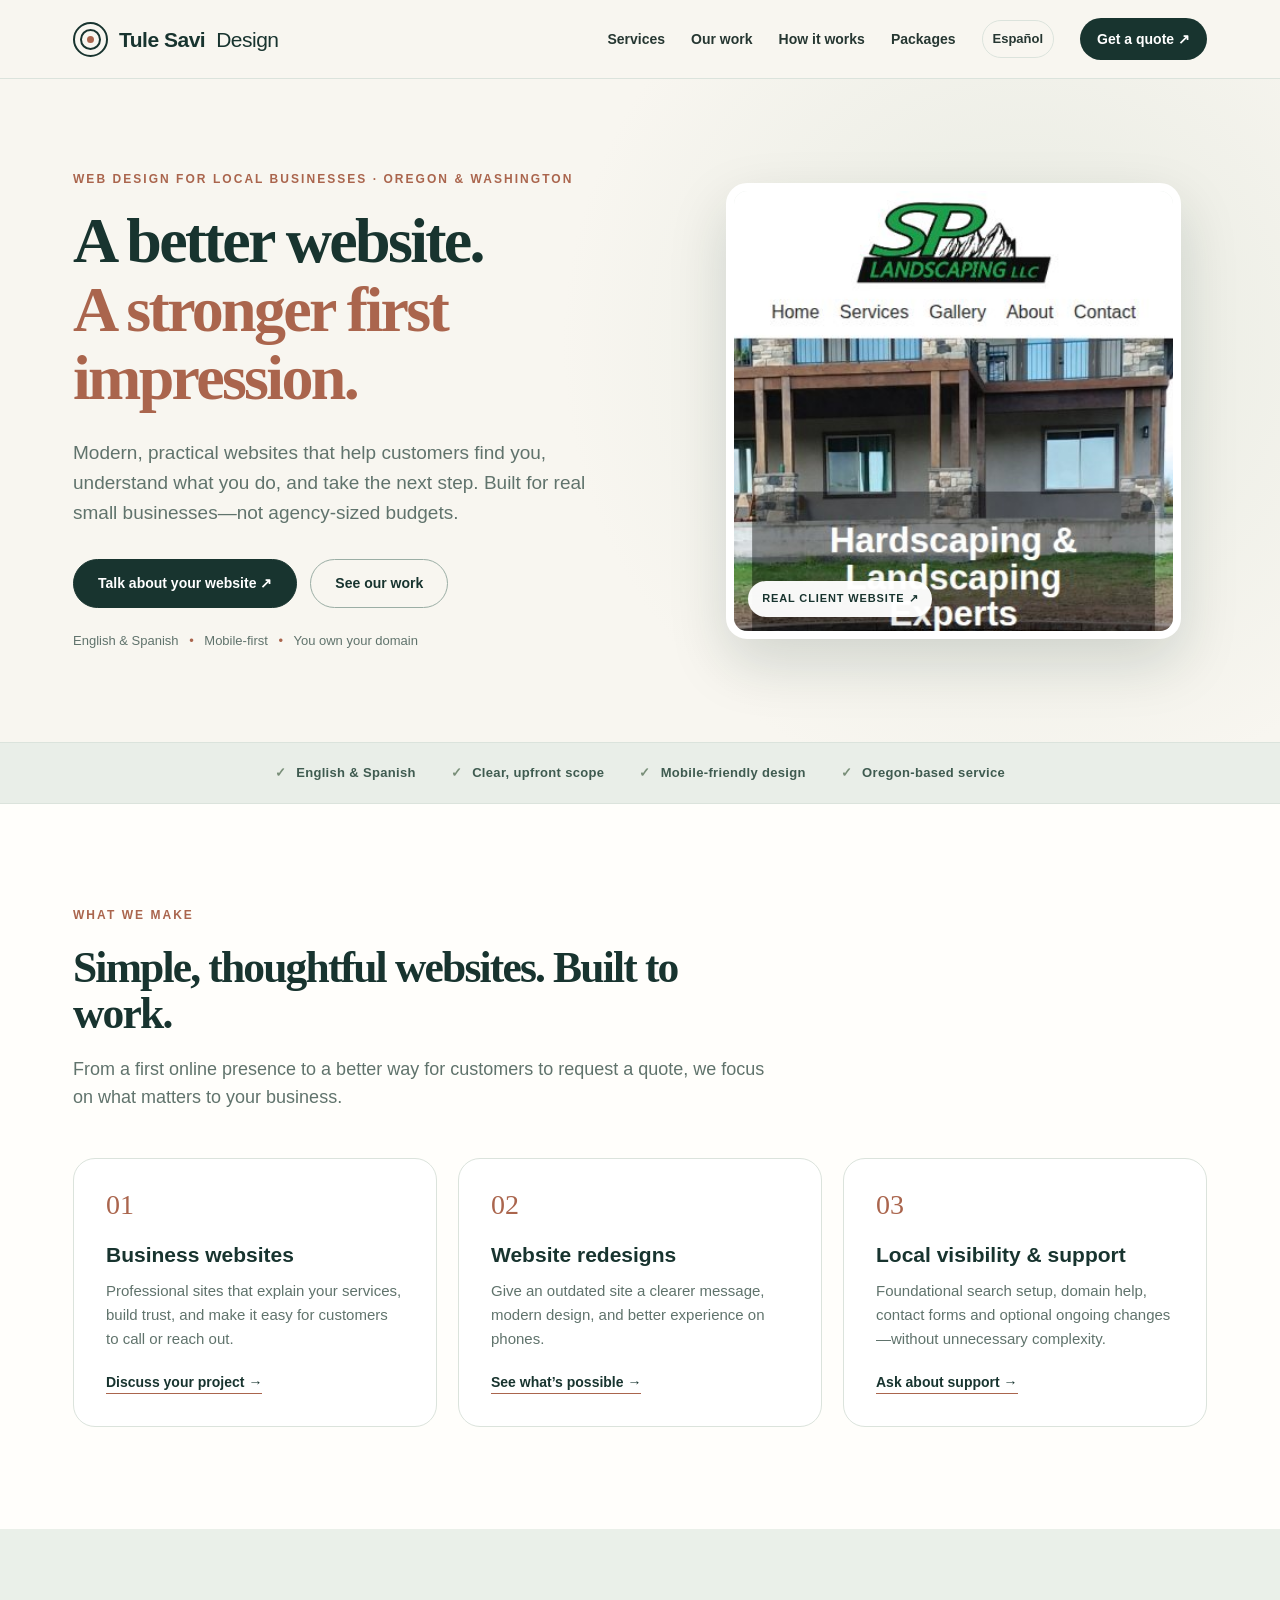
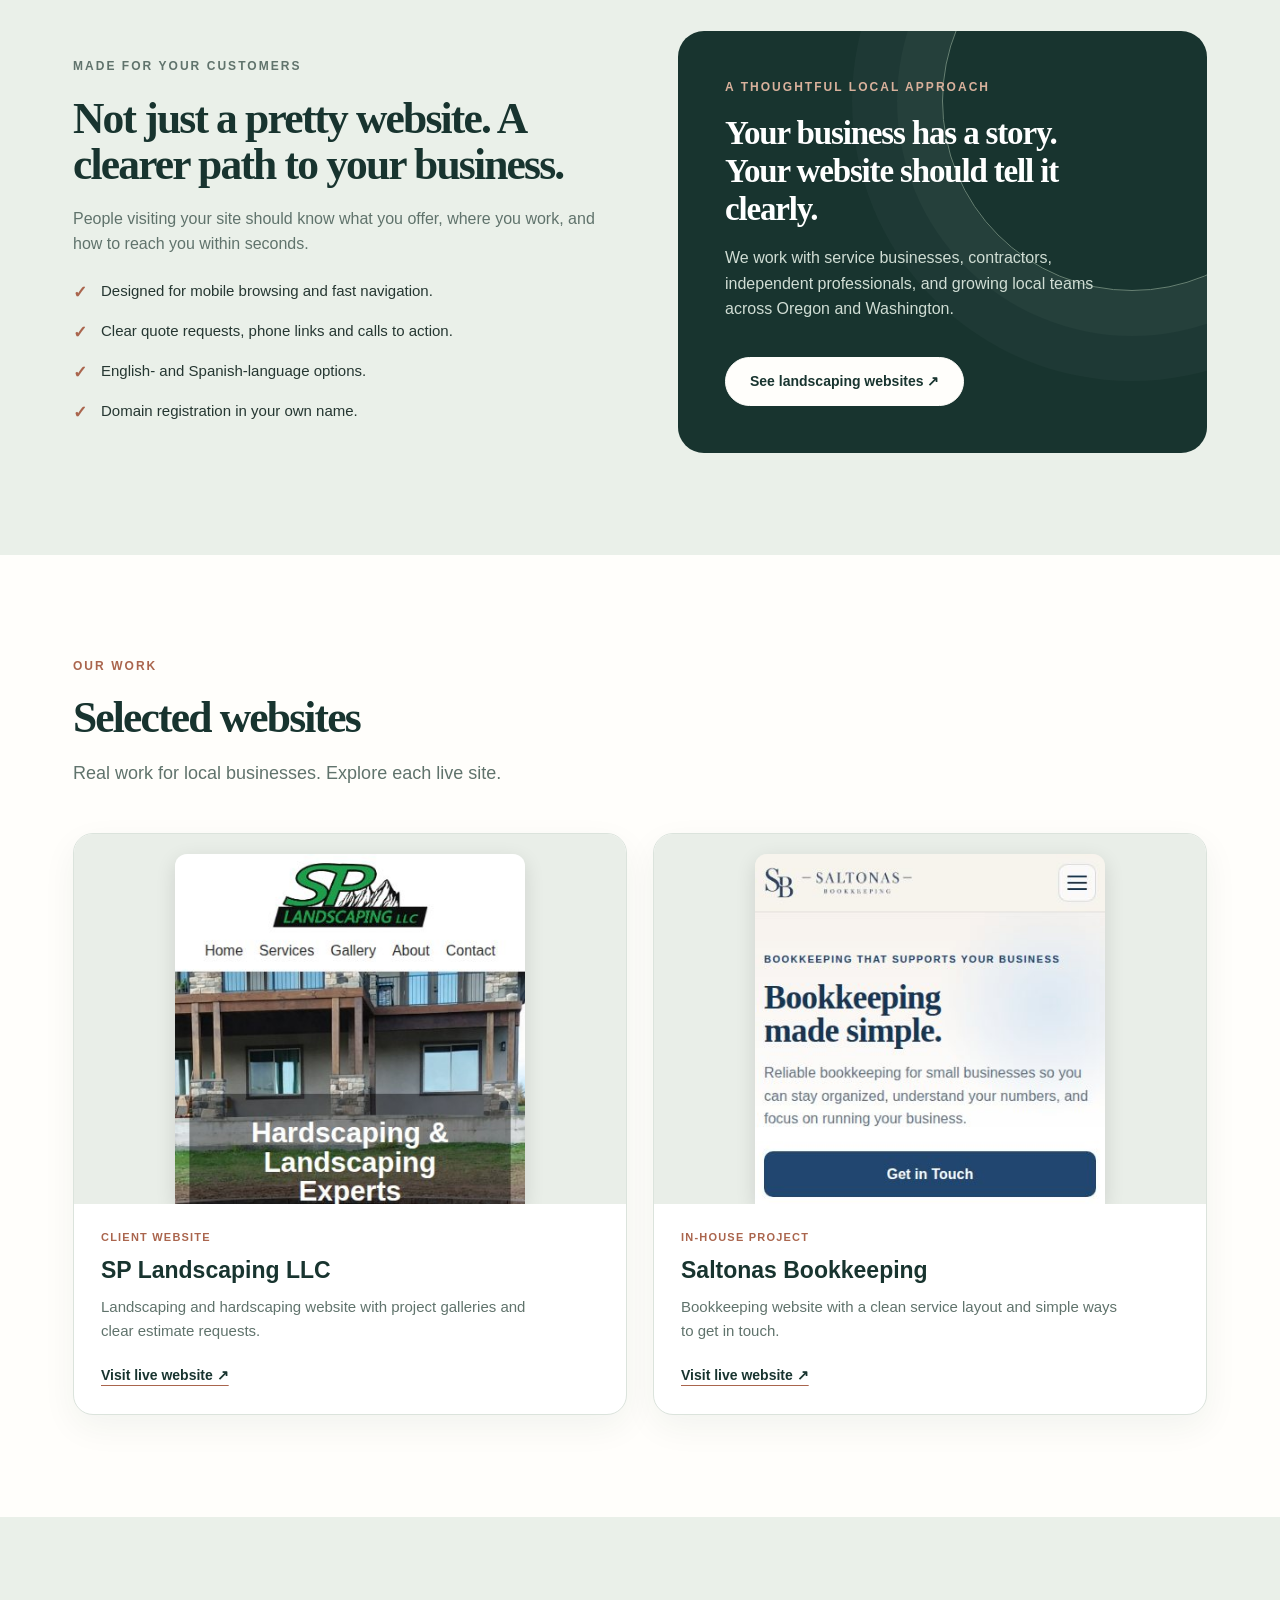
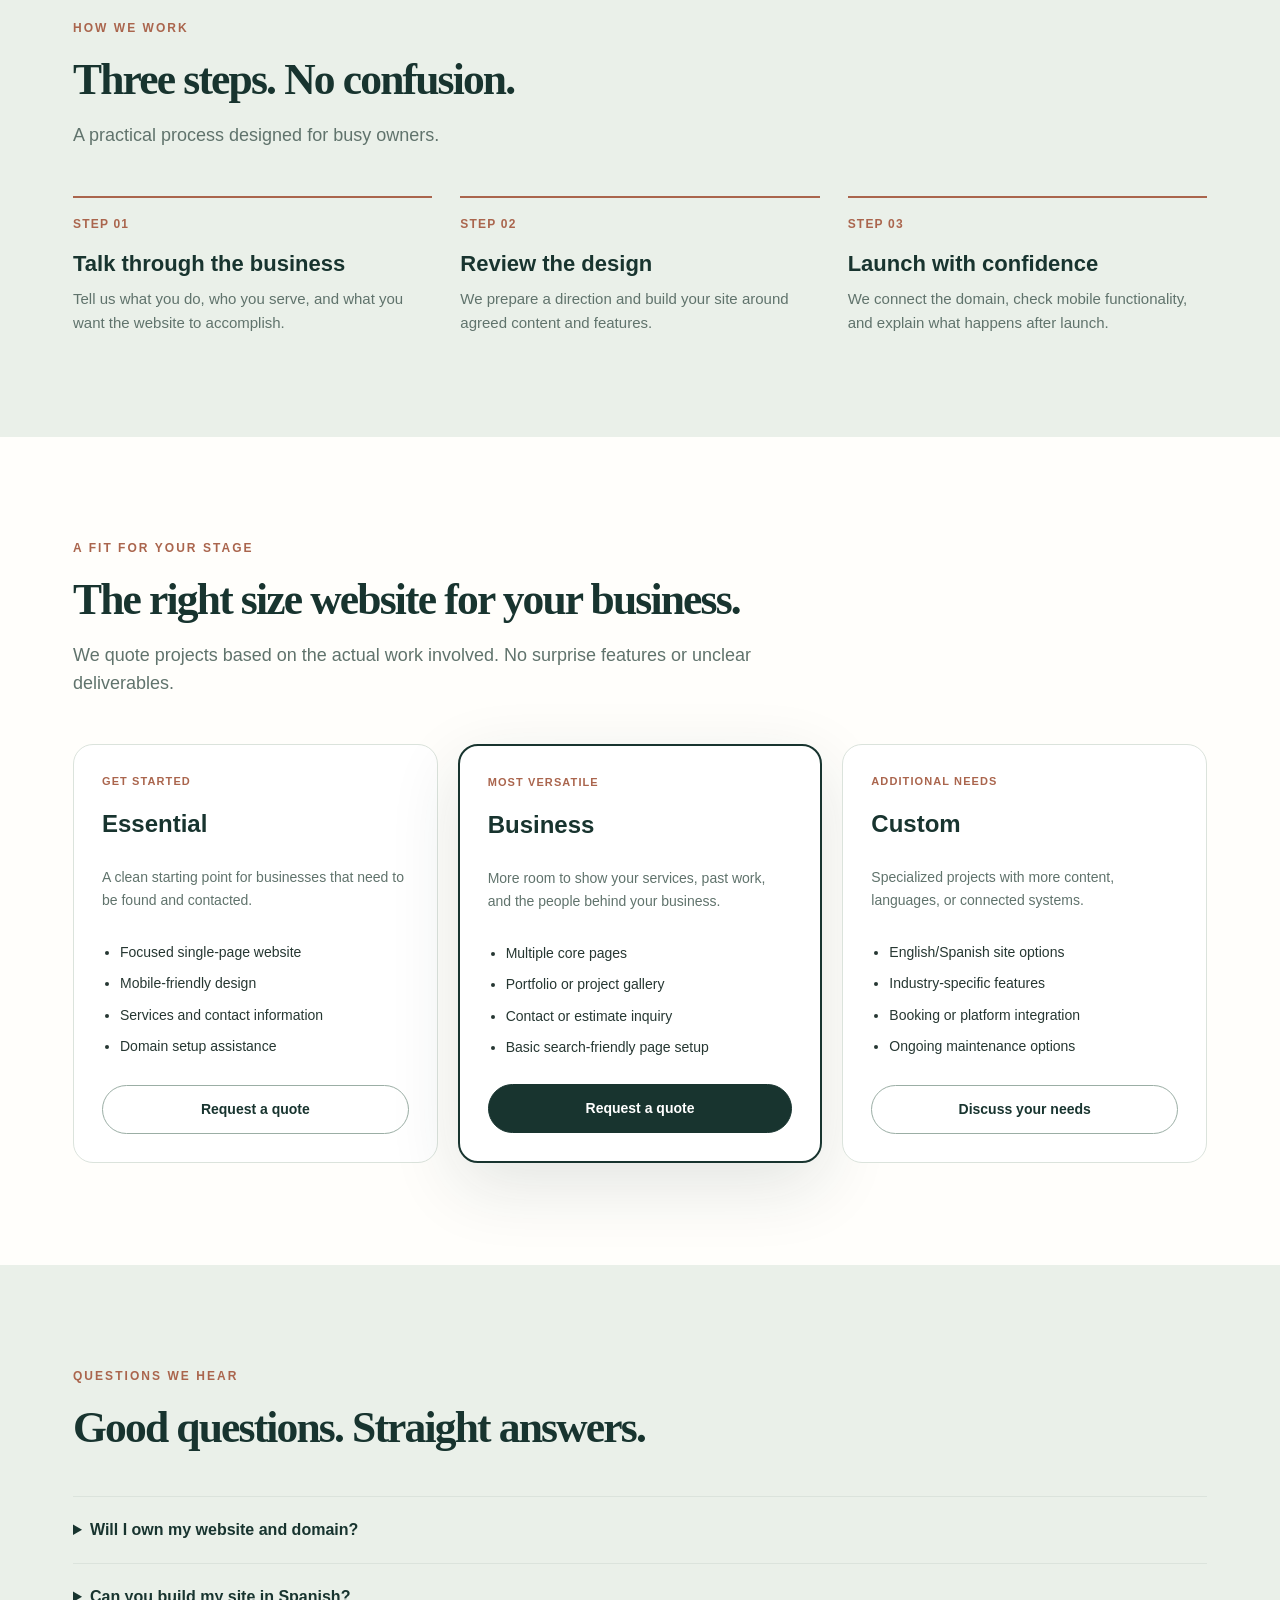
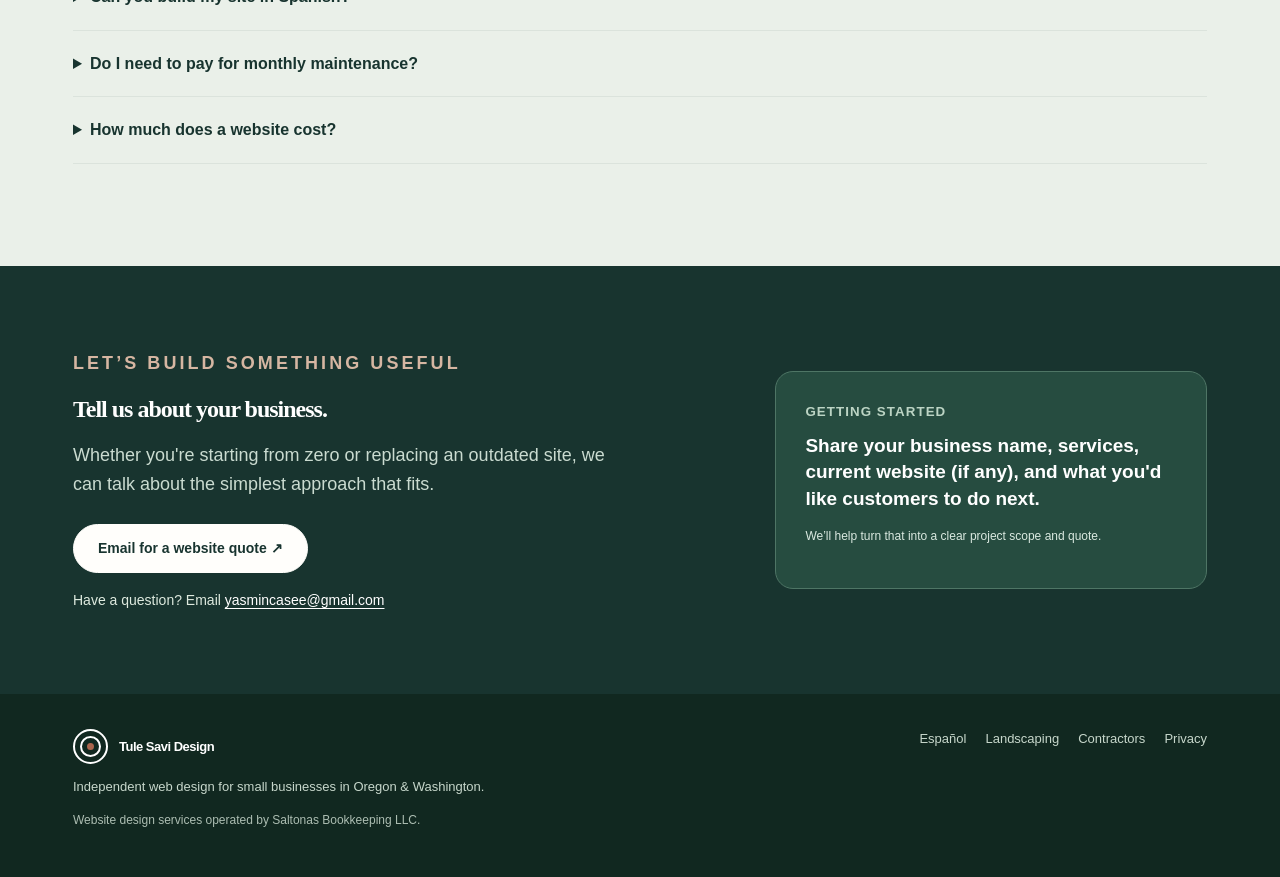
==== commit 2abae75b: "Update Tule Savi contact email and add shared Crisp live chat" ====
--- a/index.html
+++ b/index.html
@@ -1,5 +1,5 @@
 <!DOCTYPE html>
-<html lang="en"><head><meta charset="utf-8"/><meta content="width=device-width, initial-scale=1" name="viewport"/><meta content="#18342f" name="theme-color"/><title>Tule Savi Design | Web Design for Small Businesses in Oregon &amp; Washington</title><meta content="Practical, professional websites for Oregon and Washington small businesses. Web design in English and Spanish, built around your business goals." name="description"/><link href="styles.css" rel="stylesheet"/><script defer="" src="script.js"></script><link href="https://tulesavidesign.com/" rel="canonical"/><link href="https://tulesavidesign.com/" hreflang="en" rel="alternate"/><link href="https://tulesavidesign.com/es/" hreflang="es" rel="alternate"/><link href="https://tulesavidesign.com/" hreflang="x-default" rel="alternate"/><meta content="website" property="og:type"/><meta content="Tule Savi Design" property="og:site_name"/><meta content="https://tulesavidesign.com/" property="og:url"/><meta content="Practical, professional websites for Oregon and Washington small businesses. Web design in English and Spanish, built around your business goals." property="og:description"/><meta content="Tule Savi Design | Web Design for Small Businesses in Oregon &amp; Washington" property="og:title"/><script type="application/ld+json">{"@context": "https://schema.org", "@type": "ProfessionalService", "name": "Tule Savi Design", "url": "https://tulesavidesign.com", "email": "saltonasbookkeeping@gmail.com", "areaServed": [{"@type": "State", "name": "Oregon"}, {"@type": "State", "name": "Washington"}], "availableLanguage": ["English", "Spanish"], "description": "Bilingual small business web design, website redesigns, and essential website setup."}</script></head>
+<html lang="en"><head><meta charset="utf-8"/><meta content="width=device-width, initial-scale=1" name="viewport"/><meta content="#18342f" name="theme-color"/><title>Tule Savi Design | Web Design for Small Businesses in Oregon &amp; Washington</title><meta content="Practical, professional websites for Oregon and Washington small businesses. Web design in English and Spanish, built around your business goals." name="description"/><link href="styles.css" rel="stylesheet"/><script defer="" src="script.js"></script><link href="https://tulesavidesign.com/" rel="canonical"/><link href="https://tulesavidesign.com/" hreflang="en" rel="alternate"/><link href="https://tulesavidesign.com/es/" hreflang="es" rel="alternate"/><link href="https://tulesavidesign.com/" hreflang="x-default" rel="alternate"/><meta content="website" property="og:type"/><meta content="Tule Savi Design" property="og:site_name"/><meta content="https://tulesavidesign.com/" property="og:url"/><meta content="Practical, professional websites for Oregon and Washington small businesses. Web design in English and Spanish, built around your business goals." property="og:description"/><meta content="Tule Savi Design | Web Design for Small Businesses in Oregon &amp; Washington" property="og:title"/><script type="application/ld+json">{"@context": "https://schema.org", "@type": "ProfessionalService", "name": "Tule Savi Design", "url": "https://tulesavidesign.com", "email": "yasmincasee@gmail.com", "areaServed": [{"@type": "State", "name": "Oregon"}, {"@type": "State", "name": "Washington"}], "availableLanguage": ["English", "Spanish"], "description": "Bilingual small business web design, website redesigns, and essential website setup."}</script></head>
 <body><a class="skip-link" href="#main">Skip to content</a><header class="site-header"><div class="wrap topbar"><a aria-label="Tule Savi Design home" class="logo" href="./"><span aria-hidden="true" class="logo-icon"></span>Tule Savi <span style="font-weight:450">Design</span></a><button aria-controls="main-nav" aria-expanded="false" aria-label="Open navigation" class="menu-toggle" data-menu-toggle=""><svg fill="none" stroke="currentColor" stroke-width="2" viewbox="0 0 24 24"><path d="M3 6h18M3 12h18M3 18h18"></path></svg></button><nav aria-label="Primary navigation" class="site-nav" data-site-nav="" id="main-nav"><a href="#services">Services</a><a href="#work">Our work</a><a href="#approach">How it works</a><a href="#packages">Packages</a><a class="lang" href="es/" lang="es">Español</a><a class="nav-cta" href="#contact">Get a quote ↗</a></nav></div></header>
 <main id="main"><section class="hero"><div class="wrap hero-grid"><div><p class="eyebrow">Web design for local businesses · Oregon &amp; Washington</p><h1>A better website.<br/><em>A stronger first impression.</em></h1><p class="hero-intro">Modern, practical websites that help customers find you, understand what you do, and take the next step. Built for real small businesses—not agency-sized budgets.</p><div class="actions"><a class="btn" href="#contact">Talk about your website ↗</a><a class="btn btn-alt" href="#work">See our work</a></div><div class="hero-note">English &amp; Spanish <span class="dot">•</span> Mobile-first <span class="dot">•</span> You own your domain</div></div><div class="visual portfolio-hero-image"><a href="https://splandscapingllc.com/" target="_blank" rel="noopener noreferrer" class="portfolio-hero-link" aria-label="View the real SP Landscaping website"><img src="assets/sp-landscaping-mobile.jpg" alt="Actual mobile homepage of SP Landscaping LLC with its logo, landscaping photograph and estimate buttons" decoding="async"><span class="portfolio-image-note">REAL CLIENT WEBSITE <span aria-hidden="true">↗</span></span></a></div></div></section>
 <div class="proofbar"><div class="wrap"><span>English &amp; Spanish</span><span>Clear, upfront scope</span><span>Mobile-friendly design</span><span>Oregon-based service</span></div></div>
@@ -9,5 +9,17 @@
 <section class="section section-soft" id="approach"><div class="wrap"><div class="section-head"><p class="eyebrow">How we work</p><h2>Three steps. No confusion.</h2><p>A practical process designed for busy owners.</p></div><div class="process"><div class="step"><div class="step-no">STEP 01</div><h3>Talk through the business</h3><p>Tell us what you do, who you serve, and what you want the website to accomplish.</p></div><div class="step"><div class="step-no">STEP 02</div><h3>Review the design</h3><p>We prepare a direction and build your site around agreed content and features.</p></div><div class="step"><div class="step-no">STEP 03</div><h3>Launch with confidence</h3><p>We connect the domain, check mobile functionality, and explain what happens after launch.</p></div></div></div></section>
 <section class="section section-white" id="packages"><div class="wrap"><div class="section-head"><p class="eyebrow">A fit for your stage</p><h2>The right size website for your business.</h2><p>We quote projects based on the actual work involved. No surprise features or unclear deliverables.</p></div><div class="plans"><article class="plan"><span class="label">Get started</span><h3>Essential</h3><p>A clean starting point for businesses that need to be found and contacted.</p><ul><li>Focused single-page website</li><li>Mobile-friendly design</li><li>Services and contact information</li><li>Domain setup assistance</li></ul><a class="btn btn-alt" href="#contact">Request a quote</a></article><article class="plan featured"><span class="label">Most versatile</span><h3>Business</h3><p>More room to show your services, past work, and the people behind your business.</p><ul><li>Multiple core pages</li><li>Portfolio or project gallery</li><li>Contact or estimate inquiry</li><li>Basic search-friendly page setup</li></ul><a class="btn" href="#contact">Request a quote</a></article><article class="plan"><span class="label">Additional needs</span><h3>Custom</h3><p>Specialized projects with more content, languages, or connected systems.</p><ul><li>English/Spanish site options</li><li>Industry-specific features</li><li>Booking or platform integration</li><li>Ongoing maintenance options</li></ul><a class="btn btn-alt" href="#contact">Discuss your needs</a></article></div></div></section>
 <section class="section section-soft"><div class="wrap"><div class="section-head"><p class="eyebrow">Questions we hear</p><h2>Good questions. Straight answers.</h2></div><div class="faq"><details><summary>Will I own my website and domain?</summary><p>We recommend registering your domain in your own account. Website ownership and any ongoing services will be clearly documented in your agreement.</p></details><details><summary>Can you build my site in Spanish?</summary><p>Yes. We can plan a Spanish-language site or an English/Spanish experience. Translation and copywriting scope will be included in the quote.</p></details><details><summary>Do I need to pay for monthly maintenance?</summary><p>Not necessarily. We’ll explain what your specific site needs, which costs are recurring, and what optional support covers.</p></details><details><summary>How much does a website cost?</summary><p>It depends on the number of pages, content, and features. Tell us what you need and we’ll prepare a clear quote before work begins.</p></details></div></div></section>
-<section class="contact-band" id="contact"><div class="wrap contact-box"><div><p class="eyebrow" style="color:#d6b6a2">Let’s build something useful</p><h2>Tell us about your business.</h2><p>Whether you're starting from zero or replacing an outdated site, we can talk about the simplest approach that fits.</p><div class="actions" style="margin-top:25px"><a class="btn btn-light" href="mailto:saltonasbookkeeping@gmail.com?subject=Website%20inquiry%20%E2%80%94%20Tule%20Savi%20Design&amp;body=Business%20name%3A%20%0ALocation%3A%20%0AServices%3A%20%0ACurrent%20website%20%28if%20any%29%3A%20%0AWhat%20I%20need%20help%20with%3A%20%0ABest%20way%20to%20reach%20me%3A%20">Email for a website quote ↗</a></div><p class="contact-email">Have a question? Email <a href="mailto:saltonasbookkeeping@gmail.com">saltonasbookkeeping@gmail.com</a></p></div><div class="contact-panel"><small>Getting started</small><strong>Share your business name, services, current website (if any), and what you'd like customers to do next.</strong><p class="status">We’ll help turn that into a clear project scope and quote.</p></div></div></section></main>
-<footer class="footer"><div class="wrap footer-row"><div><a class="logo" href="./"><span aria-hidden="true" class="logo-icon"></span>Tule Savi Design</a><p>Independent web design for small businesses in Oregon &amp; Washington.</p><p class="footer-legal">Website design services operated by Saltonas Bookkeeping LLC.</p></div><div class="footer-links"><a href="es/" lang="es">Español</a><a href="landscaping/">Landscaping</a><a href="contractors/">Contractors</a><a href="privacy.html">Privacy</a></div></div></footer></body></html>+<section class="contact-band" id="contact"><div class="wrap contact-box"><div><p class="eyebrow" style="color:#d6b6a2">Let’s build something useful</p><h2>Tell us about your business.</h2><p>Whether you're starting from zero or replacing an outdated site, we can talk about the simplest approach that fits.</p><div class="actions" style="margin-top:25px"><a class="btn btn-light" href="mailto:yasmincasee@gmail.com?subject=Website%20inquiry%20%E2%80%94%20Tule%20Savi%20Design&amp;body=Business%20name%3A%20%0ALocation%3A%20%0AServices%3A%20%0ACurrent%20website%20%28if%20any%29%3A%20%0AWhat%20I%20need%20help%20with%3A%20%0ABest%20way%20to%20reach%20me%3A%20">Email for a website quote ↗</a></div><p class="contact-email">Have a question? Email <a href="mailto:yasmincasee@gmail.com">yasmincasee@gmail.com</a></p></div><div class="contact-panel"><small>Getting started</small><strong>Share your business name, services, current website (if any), and what you'd like customers to do next.</strong><p class="status">We’ll help turn that into a clear project scope and quote.</p></div></div></section></main>
+<footer class="footer"><div class="wrap footer-row"><div><a class="logo" href="./"><span aria-hidden="true" class="logo-icon"></span>Tule Savi Design</a><p>Independent web design for small businesses in Oregon &amp; Washington.</p><p class="footer-legal">Website design services operated by Saltonas Bookkeeping LLC.</p></div><div class="footer-links"><a href="es/" lang="es">Español</a><a href="landscaping/">Landscaping</a><a href="contractors/">Contractors</a><a href="privacy.html">Privacy</a></div></div></footer>
+<!-- Crisp live chat: shared with Saltonas Bookkeeping -->
+<script type="text/javascript">
+  window.$crisp = window.$crisp || [];
+  window.CRISP_WEBSITE_ID = "065532e3-46c1-4eea-9bdc-8df2158b2deb";
+  (function () {
+    var s = document.createElement("script");
+    s.src = "https://client.crisp.chat/l.js";
+    s.async = true;
+    document.head.appendChild(s);
+  })();
+</script>
+</body></html>
